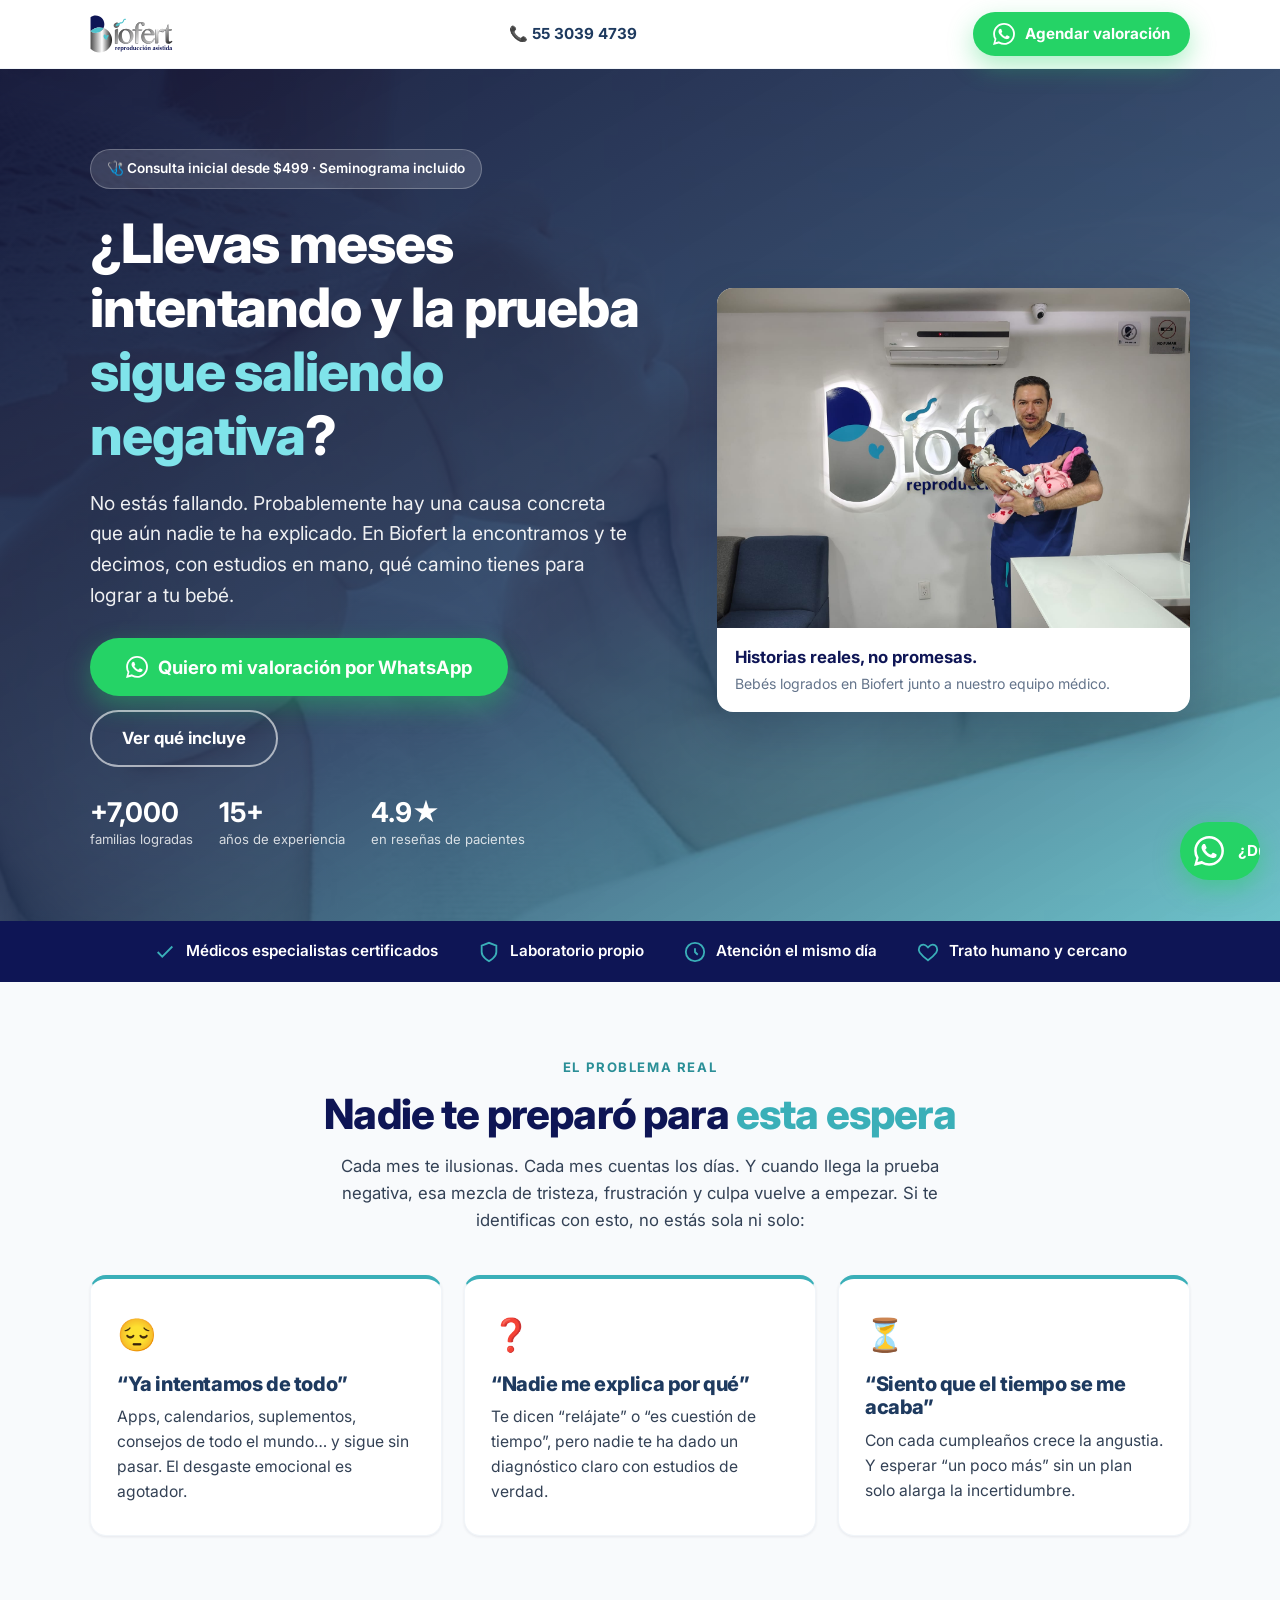
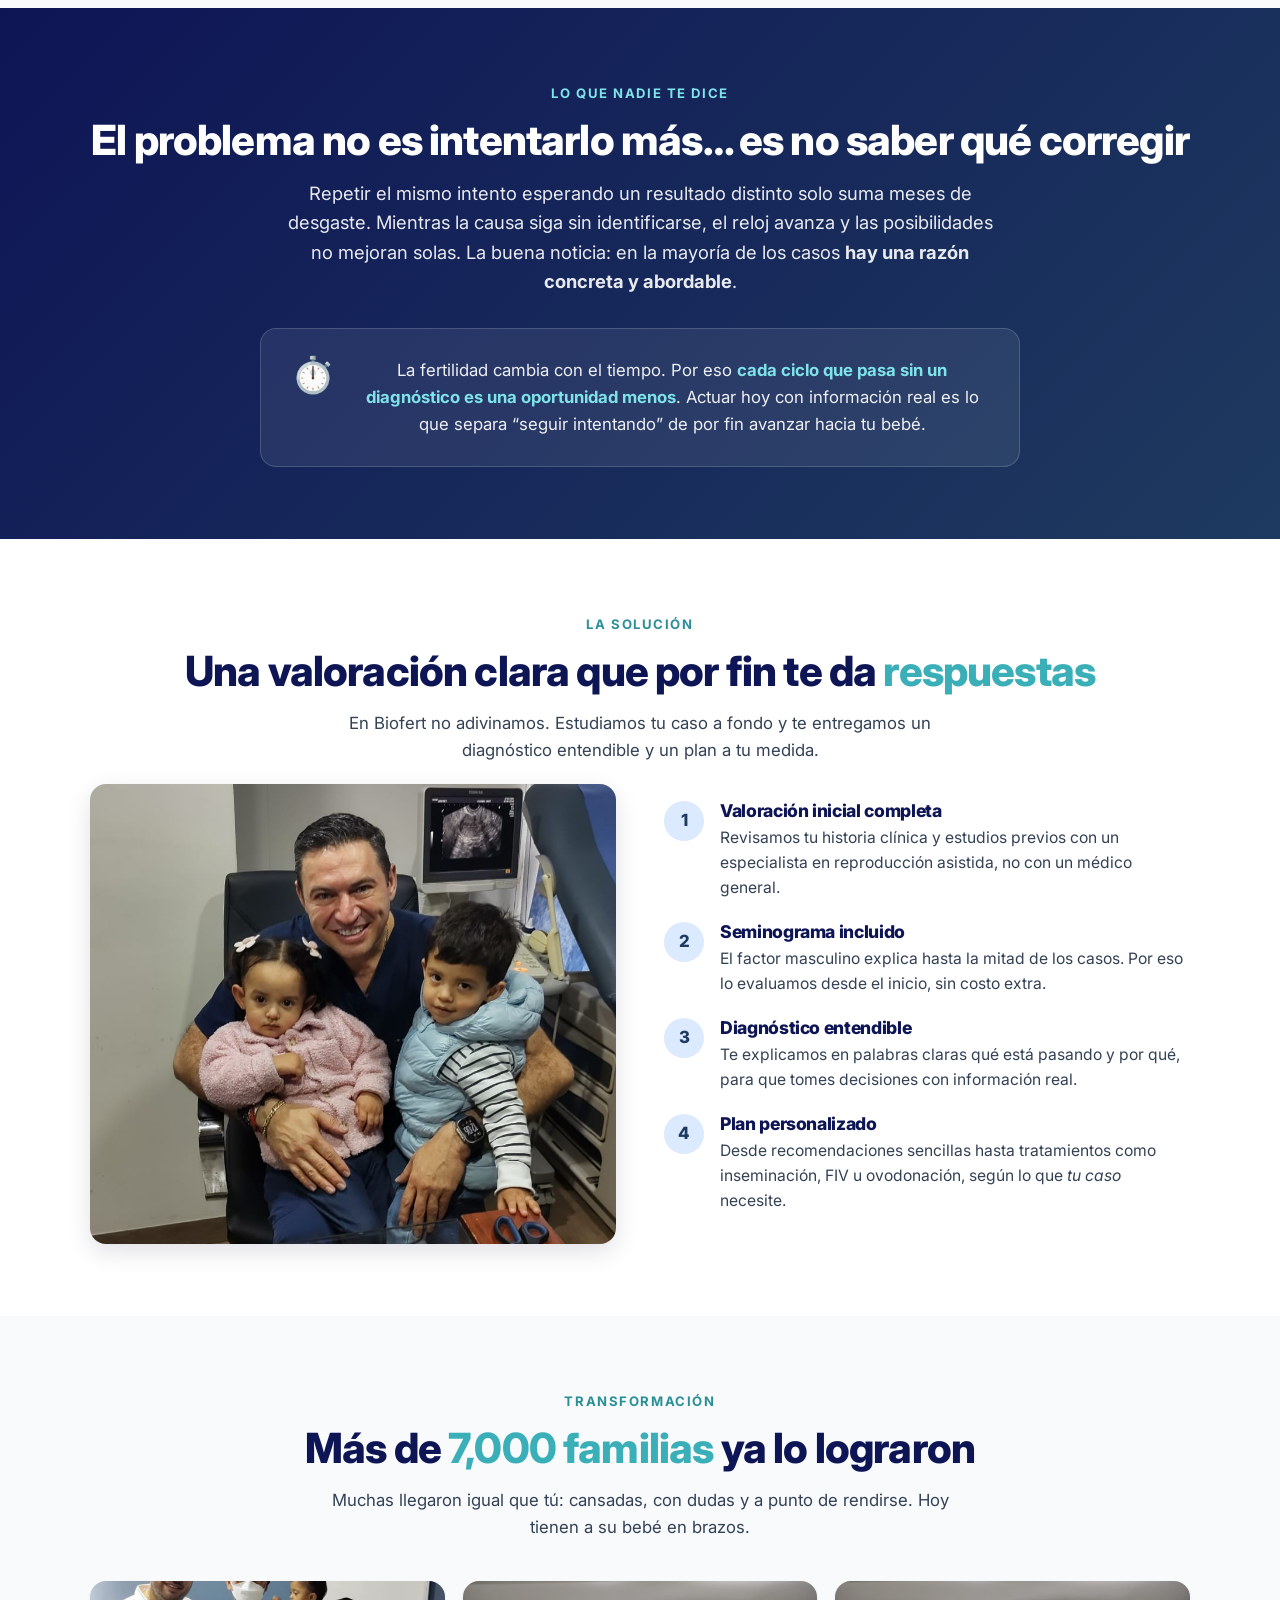
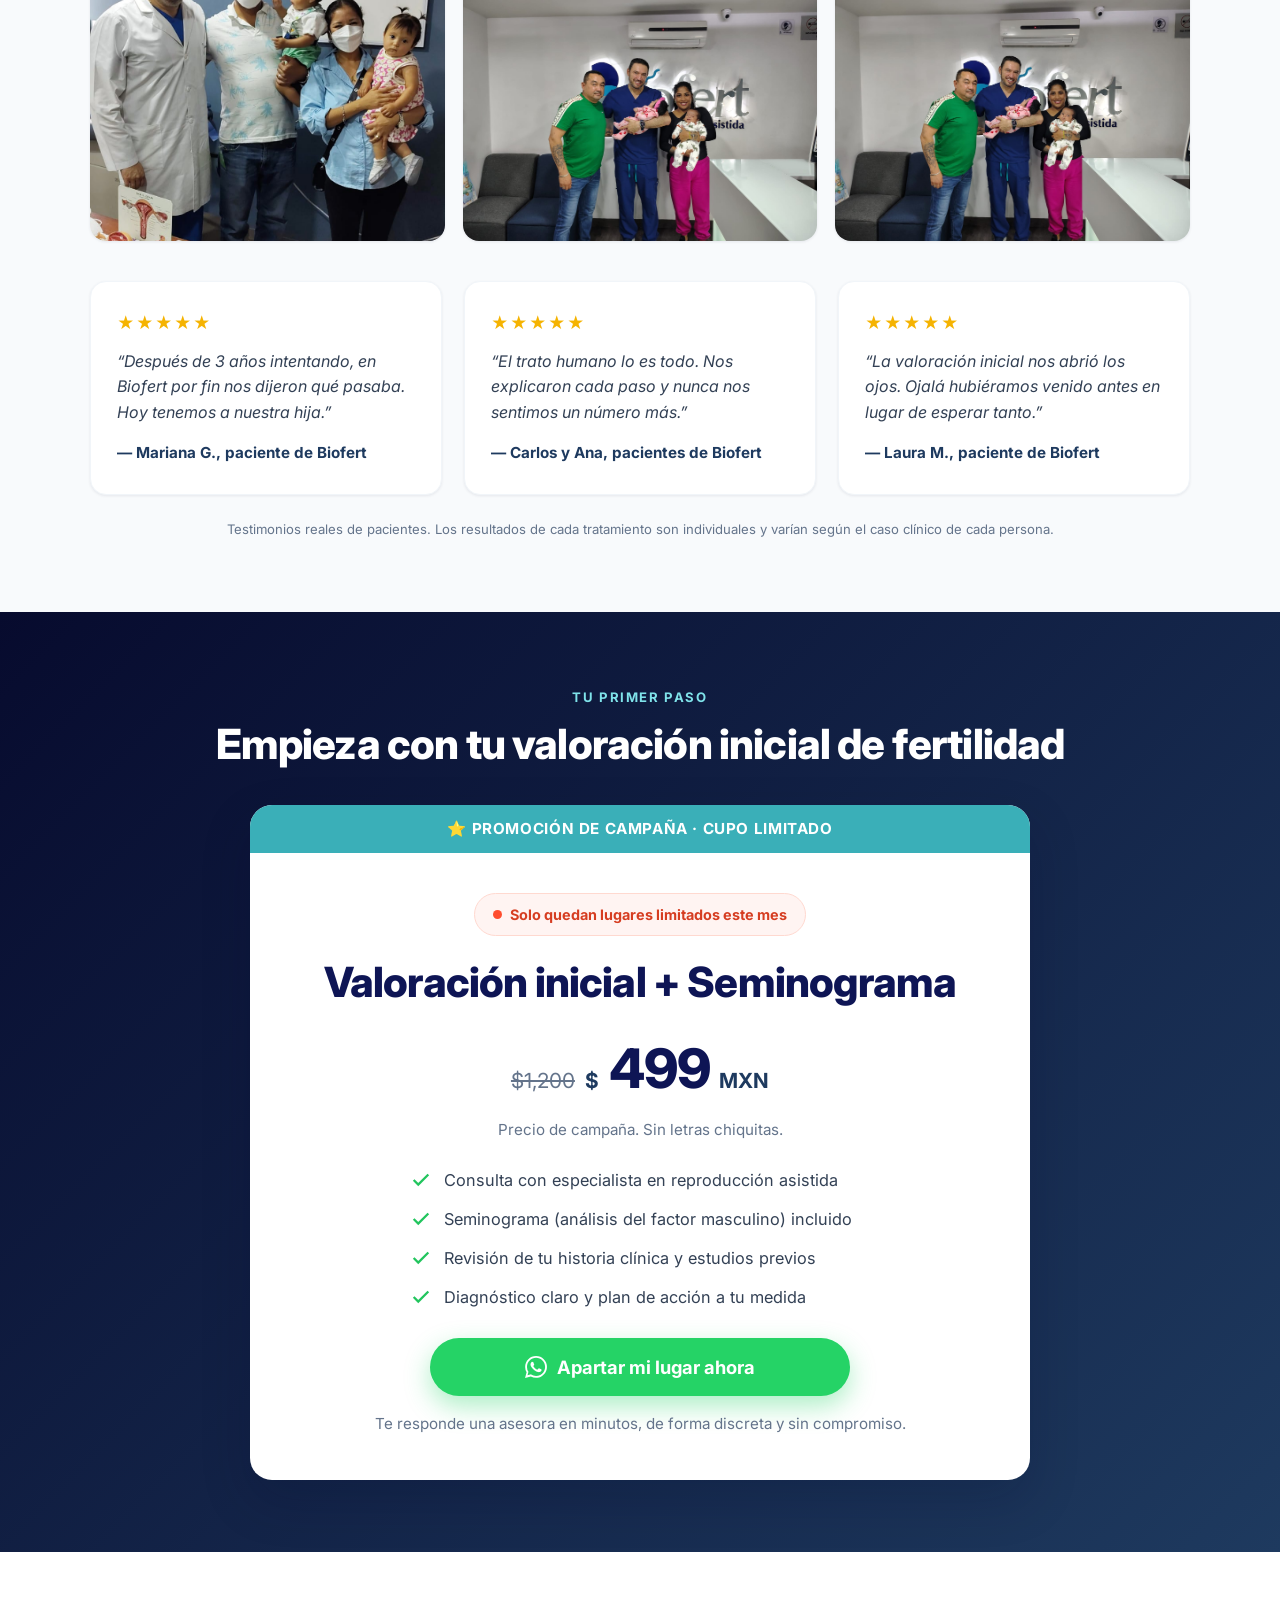
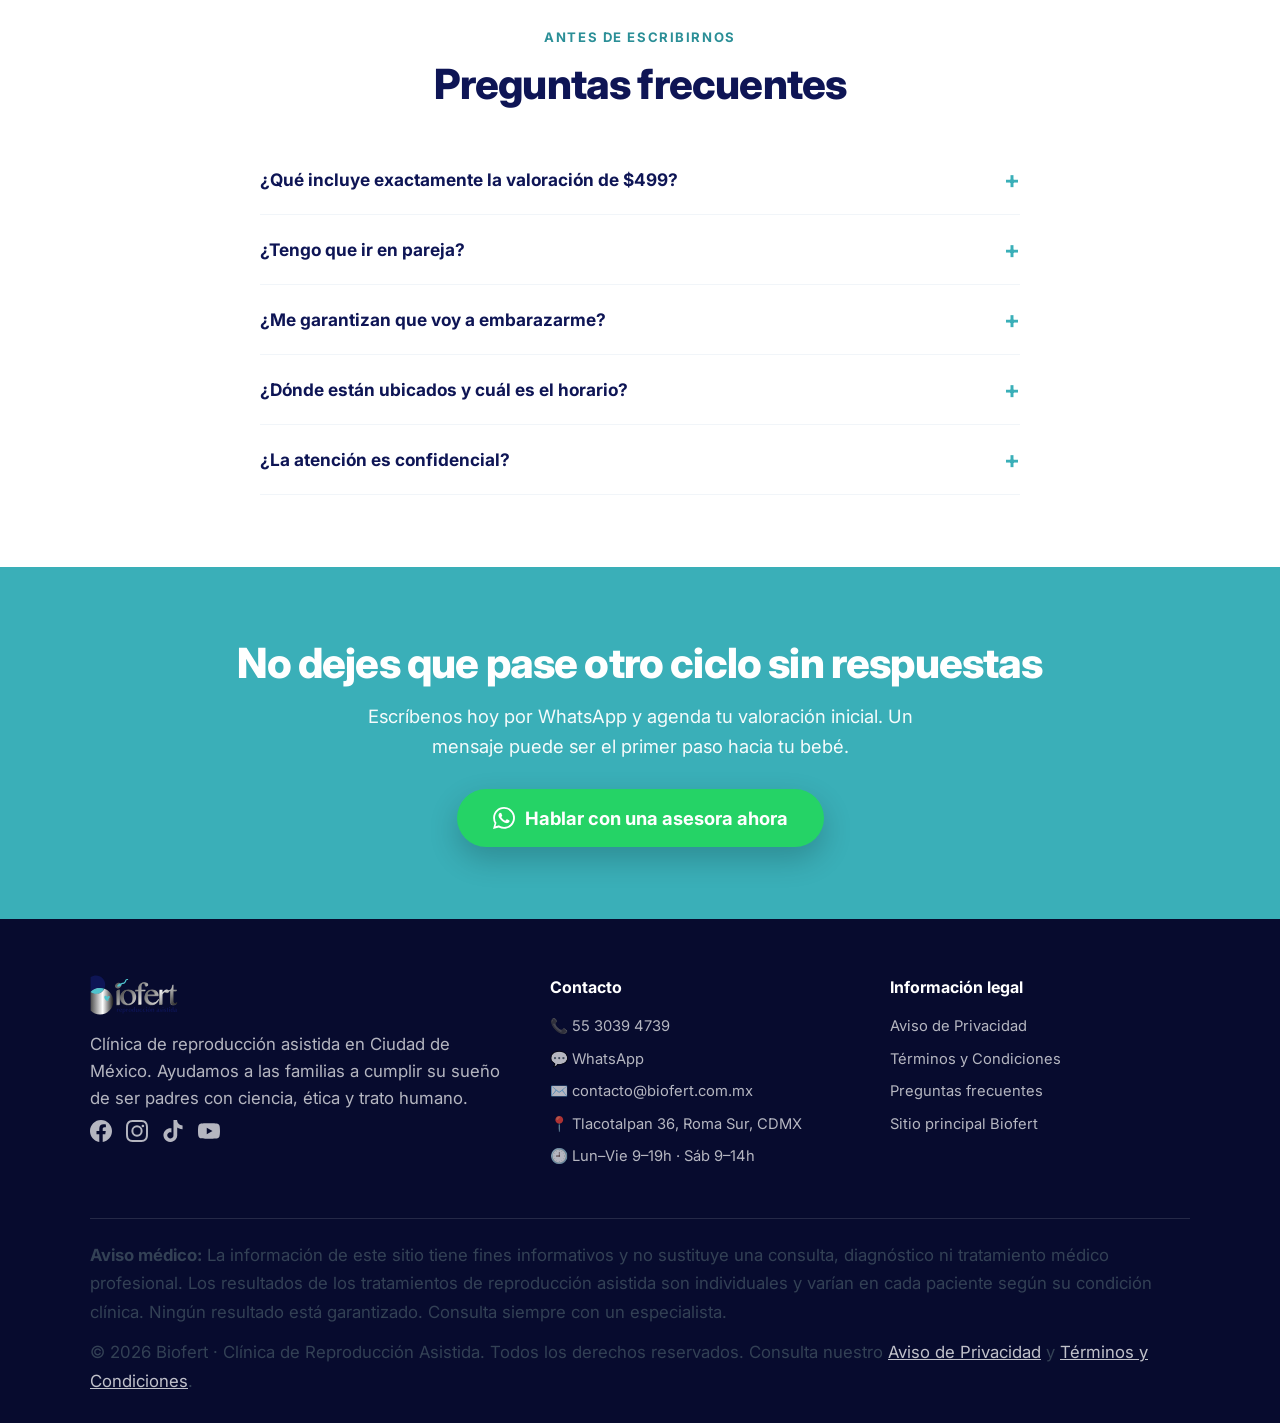
==== index.html @ fcf359ed "feat: landing Biofert 2026 (PASTOR) para campaña Google Ads - Landing HTML5/CSS3/JS con fórmula de c" ====
<!DOCTYPE html>
<html lang="es-MX">
<head>
<meta charset="UTF-8">
<meta name="viewport" content="width=device-width, initial-scale=1.0">
<title>Biofert · Valoración de Fertilidad desde $499 | Reproducción Asistida CDMX</title>
<meta name="description" content="¿Meses o años intentando embarazarte sin resultado? En Biofert te ayudamos a encontrar la causa. Valoración inicial de fertilidad con seminograma incluido desde $499. Más de 7,000 familias logradas. Agenda por WhatsApp.">
<meta name="robots" content="index, follow">
<meta name="author" content="Biofert · Clínica de Reproducción Asistida">
<link rel="canonical" href="https://landingbiofert.com.mx/">

<!-- Open Graph -->
<meta property="og:type" content="website">
<meta property="og:title" content="Valoración de Fertilidad desde $499 — Biofert">
<meta property="og:description" content="Descubre por qué no logras embarazarte. Valoración inicial con seminograma incluido. Más de 7,000 familias logradas.">
<meta property="og:image" content="https://landingbiofert.com.mx/images/og-image.jpg">
<meta property="og:url" content="https://landingbiofert.com.mx/">
<meta property="og:locale" content="es_MX">
<meta name="twitter:card" content="summary_large_image">

<meta name="theme-color" content="#1e3a5f">
<link rel="icon" href="images/favicon.svg" type="image/svg+xml">
<link rel="apple-touch-icon" href="images/apple-icon.svg">

<link rel="preconnect" href="https://fonts.googleapis.com">
<link rel="preconnect" href="https://fonts.gstatic.com" crossorigin>
<link href="https://fonts.googleapis.com/css2?family=Inter:wght@400;500;600;700;800&display=swap" rel="stylesheet">
<link rel="stylesheet" href="css/styles.css">

<!-- Datos estructurados: Clínica médica -->
<script type="application/ld+json">
{
  "@context": "https://schema.org",
  "@type": "MedicalClinic",
  "name": "Biofert · Clínica de Reproducción Asistida",
  "url": "https://landingbiofert.com.mx/",
  "logo": "https://landingbiofert.com.mx/images/biofert.svg",
  "image": "https://landingbiofert.com.mx/images/og-image.jpg",
  "telephone": "+52-55-3039-4739",
  "priceRange": "$$",
  "medicalSpecialty": "Reproductive",
  "address": {
    "@type": "PostalAddress",
    "streetAddress": "Tlacotalpan 36, Roma Sur",
    "addressLocality": "Ciudad de México",
    "postalCode": "06760",
    "addressCountry": "MX"
  },
  "openingHours": ["Mo-Fr 09:00-19:00", "Sa 09:00-14:00"]
}
</script>
</head>
<body>

<!-- ====================== HEADER ====================== -->
<header class="header">
  <div class="container">
    <a href="#inicio" class="logo" aria-label="Biofert inicio">
      <img src="images/biofert.svg" alt="Biofert · Reproducción Asistida">
    </a>
    <a href="tel:+525530394739" class="phone">📞 55 3039 4739</a>
    <a class="btn btn-wa" data-wa href="#" rel="nofollow">
      <svg class="ico" viewBox="0 0 24 24" fill="currentColor" aria-hidden="true"><path d="M.057 24l1.687-6.163a11.867 11.867 0 01-1.587-5.945C.16 5.335 5.495 0 12.05 0a11.82 11.82 0 018.413 3.488 11.82 11.82 0 013.48 8.414c-.003 6.557-5.338 11.892-11.893 11.892a11.9 11.9 0 01-5.688-1.448L.057 24zm6.597-3.807c1.676.995 3.276 1.591 5.392 1.592 5.448 0 9.886-4.434 9.889-9.885.002-5.462-4.415-9.89-9.881-9.892-5.452 0-9.887 4.434-9.889 9.884a9.82 9.82 0 001.599 5.339l-.999 3.648 3.9-.988zm11.387-5.464c-.074-.124-.272-.198-.57-.347-.297-.149-1.758-.868-2.031-.967-.272-.099-.47-.149-.669.149-.198.297-.768.967-.941 1.165-.173.198-.347.223-.644.074-.297-.149-1.255-.462-2.39-1.475-.883-.788-1.48-1.761-1.653-2.059-.173-.297-.018-.458.13-.606.134-.133.297-.347.446-.521.151-.172.2-.296.3-.495.099-.198.05-.372-.025-.521-.075-.148-.669-1.611-.916-2.206-.242-.579-.487-.501-.669-.51l-.57-.01c-.198 0-.52.074-.792.372s-1.04 1.016-1.04 2.479 1.065 2.876 1.213 3.074c.149.198 2.095 3.2 5.076 4.487.709.306 1.263.489 1.694.626.712.226 1.36.194 1.872.118.571-.085 1.758-.719 2.006-1.413.248-.695.248-1.29.173-1.414z"/></svg>
      Agendar valoración
    </a>
  </div>
</header>

<!-- ====================== HERO ====================== -->
<section class="hero" id="inicio">
  <div class="container">
    <div>
      <span class="badge">🩺 Consulta inicial desde $499 · Seminograma incluido</span>
      <h1>¿Llevas meses intentando y la prueba <em>sigue saliendo negativa</em>?</h1>
      <p class="lead">No estás fallando. Probablemente hay una causa concreta que aún nadie te ha explicado. En Biofert la encontramos y te decimos, con estudios en mano, qué camino tienes para lograr a tu bebé.</p>
      <div class="cta-row">
        <a class="btn btn-wa btn-lg" data-wa href="#" rel="nofollow">
          <svg class="ico" viewBox="0 0 24 24" fill="currentColor" aria-hidden="true"><path d="M.057 24l1.687-6.163a11.867 11.867 0 01-1.587-5.945C.16 5.335 5.495 0 12.05 0a11.82 11.82 0 018.413 3.488 11.82 11.82 0 013.48 8.414c-.003 6.557-5.338 11.892-11.893 11.892a11.9 11.9 0 01-5.688-1.448L.057 24zm6.597-3.807c1.676.995 3.276 1.591 5.392 1.592 5.448 0 9.886-4.434 9.889-9.885.002-5.462-4.415-9.89-9.881-9.892-5.452 0-9.887 4.434-9.889 9.884a9.82 9.82 0 001.599 5.339l-.999 3.648 3.9-.988zm11.387-5.464c-.074-.124-.272-.198-.57-.347-.297-.149-1.758-.868-2.031-.967-.272-.099-.47-.149-.669.149-.198.297-.768.967-.941 1.165-.173.198-.347.223-.644.074-.297-.149-1.255-.462-2.39-1.475-.883-.788-1.48-1.761-1.653-2.059-.173-.297-.018-.458.13-.606.134-.133.297-.347.446-.521.151-.172.2-.296.3-.495.099-.198.05-.372-.025-.521-.075-.148-.669-1.611-.916-2.206-.242-.579-.487-.501-.669-.51l-.57-.01c-.198 0-.52.074-.792.372s-1.04 1.016-1.04 2.479 1.065 2.876 1.213 3.074c.149.198 2.095 3.2 5.076 4.487.709.306 1.263.489 1.694.626.712.226 1.36.194 1.872.118.571-.085 1.758-.719 2.006-1.413.248-.695.248-1.29.173-1.414z"/></svg>
          Quiero mi valoración por WhatsApp
        </a>
        <a class="btn btn-outline" href="#oferta">Ver qué incluye</a>
      </div>
      <div class="trust">
        <div><b>+7,000</b><span>familias logradas</span></div>
        <div><b>15+</b><span>años de experiencia</span></div>
        <div><b>4.9★</b><span>en reseñas de pacientes</span></div>
      </div>
    </div>
    <div class="hero-card">
      <img src="images/1.jpg" alt="Especialista de Biofert con dos recién nacidos logrados mediante reproducción asistida" loading="eager">
      <div class="caption">
        <strong>Historias reales, no promesas.</strong><br>
        <span>Bebés logrados en Biofert junto a nuestro equipo médico.</span>
      </div>
    </div>
  </div>
</section>

<!-- ====================== TRUST BAR ====================== -->
<div class="trustbar">
  <div class="container">
    <div class="item"><svg viewBox="0 0 24 24" fill="none" stroke="currentColor" stroke-width="2"><path d="M20 6L9 17l-5-5"/></svg> Médicos especialistas certificados</div>
    <div class="item"><svg viewBox="0 0 24 24" fill="none" stroke="currentColor" stroke-width="2"><path d="M12 22s8-4 8-10V5l-8-3-8 3v7c0 6 8 10 8 10z"/></svg> Laboratorio propio</div>
    <div class="item"><svg viewBox="0 0 24 24" fill="none" stroke="currentColor" stroke-width="2"><path d="M12 8v4l3 3"/><circle cx="12" cy="12" r="10"/></svg> Atención el mismo día</div>
    <div class="item"><svg viewBox="0 0 24 24" fill="none" stroke="currentColor" stroke-width="2"><path d="M12 21s-6-4.35-9-8.5C.5 8.5 3 4 7 4c2 0 3.5 1.5 5 3 1.5-1.5 3-3 5-3 4 0 6.5 4.5 4 8.5-3 4.15-9 8.5-9 8.5z"/></svg> Trato humano y cercano</div>
  </div>
</div>

<!-- ====================== P — PROBLEMA ====================== -->
<section class="section problem" id="problema">
  <div class="container">
    <div class="center">
      <span class="eyebrow">El problema real</span>
      <h2>Nadie te preparó para <span class="highlight">esta espera</span></h2>
      <p>Cada mes te ilusionas. Cada mes cuentas los días. Y cuando llega la prueba negativa, esa mezcla de tristeza, frustración y culpa vuelve a empezar. Si te identificas con esto, no estás sola ni solo:</p>
    </div>
    <div class="pain-grid">
      <div class="pain-card">
        <span class="emoji">😔</span>
        <h3>“Ya intentamos de todo”</h3>
        <p>Apps, calendarios, suplementos, consejos de todo el mundo… y sigue sin pasar. El desgaste emocional es agotador.</p>
      </div>
      <div class="pain-card">
        <span class="emoji">❓</span>
        <h3>“Nadie me explica por qué”</h3>
        <p>Te dicen “relájate” o “es cuestión de tiempo”, pero nadie te ha dado un diagnóstico claro con estudios de verdad.</p>
      </div>
      <div class="pain-card">
        <span class="emoji">⏳</span>
        <h3>“Siento que el tiempo se me acaba”</h3>
        <p>Con cada cumpleaños crece la angustia. Y esperar “un poco más” sin un plan solo alarga la incertidumbre.</p>
      </div>
    </div>
  </div>
</section>

<!-- ====================== A — AMPLIFICAR ====================== -->
<section class="section amplify">
  <div class="container center">
    <span class="eyebrow" style="color:#7fe3ea">Lo que nadie te dice</span>
    <h2>El problema no es intentarlo más… es no saber qué corregir</h2>
    <p class="lead">Repetir el mismo intento esperando un resultado distinto solo suma meses de desgaste. Mientras la causa siga sin identificarse, el reloj avanza y las posibilidades no mejoran solas. La buena noticia: en la mayoría de los casos <strong>hay una razón concreta y abordable</strong>.</p>
    <div class="clock">
      <div class="icon">⏱️</div>
      <p>La fertilidad cambia con el tiempo. Por eso <strong>cada ciclo que pasa sin un diagnóstico es una oportunidad menos</strong>. Actuar hoy con información real es lo que separa “seguir intentando” de por fin avanzar hacia tu bebé.</p>
    </div>
  </div>
</section>

<!-- ====================== S — SOLUCIÓN ====================== -->
<section class="section solution" id="solucion">
  <div class="container">
    <div class="center">
      <span class="eyebrow">La solución</span>
      <h2>Una valoración clara que por fin te da <span class="highlight">respuestas</span></h2>
      <p>En Biofert no adivinamos. Estudiamos tu caso a fondo y te entregamos un diagnóstico entendible y un plan a tu medida.</p>
    </div>
    <div class="split">
      <img src="images/8.jpg" alt="Médico especialista de Biofert atendiendo con calidez a una familia">
      <div>
        <ol class="steps">
          <li>
            <span class="n">1</span>
            <div><h3>Valoración inicial completa</h3><p>Revisamos tu historia clínica y estudios previos con un especialista en reproducción asistida, no con un médico general.</p></div>
          </li>
          <li>
            <span class="n">2</span>
            <div><h3>Seminograma incluido</h3><p>El factor masculino explica hasta la mitad de los casos. Por eso lo evaluamos desde el inicio, sin costo extra.</p></div>
          </li>
          <li>
            <span class="n">3</span>
            <div><h3>Diagnóstico entendible</h3><p>Te explicamos en palabras claras qué está pasando y por qué, para que tomes decisiones con información real.</p></div>
          </li>
          <li>
            <span class="n">4</span>
            <div><h3>Plan personalizado</h3><p>Desde recomendaciones sencillas hasta tratamientos como inseminación, FIV u ovodonación, según lo que <em>tu caso</em> necesite.</p></div>
          </li>
        </ol>
      </div>
    </div>
  </div>
</section>

<!-- ====================== T — TRANSFORMACIÓN ====================== -->
<section class="section transform" id="resultados">
  <div class="container">
    <div class="center">
      <span class="eyebrow">Transformación</span>
      <h2>Más de <span class="highlight">7,000 familias</span> ya lo lograron</h2>
      <p>Muchas llegaron igual que tú: cansadas, con dudas y a punto de rendirse. Hoy tienen a su bebé en brazos.</p>
    </div>
    <div class="gallery">
      <figure><img src="images/3.jpg" alt="Bebé logrado en Biofert" loading="lazy"></figure>
      <figure><img src="images/5.jpg" alt="Familia con su bebé logrado en Biofert" loading="lazy"></figure>
      <figure><img src="images/12.jpg" alt="Recién nacido de paciente de Biofert" loading="lazy"></figure>
    </div>
    <div class="testimonials">
      <div class="tcard">
        <div class="stars">★★★★★</div>
        <p>“Después de 3 años intentando, en Biofert por fin nos dijeron qué pasaba. Hoy tenemos a nuestra hija.”</p>
        <div class="who">— Mariana G., paciente de Biofert</div>
      </div>
      <div class="tcard">
        <div class="stars">★★★★★</div>
        <p>“El trato humano lo es todo. Nos explicaron cada paso y nunca nos sentimos un número más.”</p>
        <div class="who">— Carlos y Ana, pacientes de Biofert</div>
      </div>
      <div class="tcard">
        <div class="stars">★★★★★</div>
        <p>“La valoración inicial nos abrió los ojos. Ojalá hubiéramos venido antes en lugar de esperar tanto.”</p>
        <div class="who">— Laura M., paciente de Biofert</div>
      </div>
    </div>
    <p class="disclaimer-note">Testimonios reales de pacientes. Los resultados de cada tratamiento son individuales y varían según el caso clínico de cada persona.</p>
  </div>
</section>

<!-- ====================== O — OFERTA ====================== -->
<section class="section offer" id="oferta">
  <div class="container">
    <div class="center" style="color:#fff; margin-bottom:36px">
      <span class="eyebrow" style="color:#7fe3ea">Tu primer paso</span>
      <h2 style="color:#fff">Empieza con tu valoración inicial de fertilidad</h2>
    </div>
    <div class="offer-box">
      <div class="ribbon">⭐ PROMOCIÓN DE CAMPAÑA · CUPO LIMITADO</div>
      <div class="body">
        <span class="scarcity"><span class="dot"></span> Solo quedan lugares limitados este mes</span>
        <h2>Valoración inicial + Seminograma</h2>
        <div class="price">
          <span class="old">$1,200</span>
          <span class="cur">$</span><span class="now">499</span>
          <span class="cur">MXN</span>
        </div>
        <p class="sub">Precio de campaña. Sin letras chiquitas.</p>
        <ul class="includes">
          <li><svg viewBox="0 0 24 24" fill="none" stroke="currentColor" stroke-width="2.5"><path d="M20 6L9 17l-5-5"/></svg> Consulta con especialista en reproducción asistida</li>
          <li><svg viewBox="0 0 24 24" fill="none" stroke="currentColor" stroke-width="2.5"><path d="M20 6L9 17l-5-5"/></svg> Seminograma (análisis del factor masculino) incluido</li>
          <li><svg viewBox="0 0 24 24" fill="none" stroke="currentColor" stroke-width="2.5"><path d="M20 6L9 17l-5-5"/></svg> Revisión de tu historia clínica y estudios previos</li>
          <li><svg viewBox="0 0 24 24" fill="none" stroke="currentColor" stroke-width="2.5"><path d="M20 6L9 17l-5-5"/></svg> Diagnóstico claro y plan de acción a tu medida</li>
        </ul>
        <a class="btn btn-wa btn-lg" data-wa data-context="oferta" href="#" rel="nofollow" style="width:100%; max-width:420px">
          <svg class="ico" viewBox="0 0 24 24" fill="currentColor" aria-hidden="true"><path d="M.057 24l1.687-6.163a11.867 11.867 0 01-1.587-5.945C.16 5.335 5.495 0 12.05 0a11.82 11.82 0 018.413 3.488 11.82 11.82 0 013.48 8.414c-.003 6.557-5.338 11.892-11.893 11.892a11.9 11.9 0 01-5.688-1.448L.057 24zm6.597-3.807c1.676.995 3.276 1.591 5.392 1.592 5.448 0 9.886-4.434 9.889-9.885.002-5.462-4.415-9.89-9.881-9.892-5.452 0-9.887 4.434-9.889 9.884a9.82 9.82 0 001.599 5.339l-.999 3.648 3.9-.988zm11.387-5.464c-.074-.124-.272-.198-.57-.347-.297-.149-1.758-.868-2.031-.967-.272-.099-.47-.149-.669.149-.198.297-.768.967-.941 1.165-.173.198-.347.223-.644.074-.297-.149-1.255-.462-2.39-1.475-.883-.788-1.48-1.761-1.653-2.059-.173-.297-.018-.458.13-.606.134-.133.297-.347.446-.521.151-.172.2-.296.3-.495.099-.198.05-.372-.025-.521-.075-.148-.669-1.611-.916-2.206-.242-.579-.487-.501-.669-.51l-.57-.01c-.198 0-.52.074-.792.372s-1.04 1.016-1.04 2.479 1.065 2.876 1.213 3.074c.149.198 2.095 3.2 5.076 4.487.709.306 1.263.489 1.694.626.712.226 1.36.194 1.872.118.571-.085 1.758-.719 2.006-1.413.248-.695.248-1.29.173-1.414z"/></svg>
          Apartar mi lugar ahora
        </a>
        <p class="sub" style="margin:16px 0 0">Te responde una asesora en minutos, de forma discreta y sin compromiso.</p>
      </div>
    </div>
  </div>
</section>

<!-- ====================== FAQ ====================== -->
<section class="section" id="faq">
  <div class="container">
    <div class="center">
      <span class="eyebrow">Antes de escribirnos</span>
      <h2>Preguntas frecuentes</h2>
    </div>
    <div class="faq-list">
      <div class="faq-item">
        <button class="faq-q">¿Qué incluye exactamente la valoración de $499? <span class="plus">+</span></button>
        <div class="faq-a"><p>Incluye la consulta con un especialista en reproducción asistida, la revisión de tu historia clínica y estudios previos, el seminograma (estudio del factor masculino) y un diagnóstico con un plan de acción personalizado. Si tu caso requiere estudios adicionales, te los explicamos con total transparencia antes de realizarlos.</p></div>
      </div>
      <div class="faq-item">
        <button class="faq-q">¿Tengo que ir en pareja? <span class="plus">+</span></button>
        <div class="faq-a"><p>No es obligatorio, pero sí muy recomendable. La fertilidad se evalúa mejor en conjunto y el seminograma forma parte de la valoración. Aun así, puedes iniciar tu proceso de forma individual.</p></div>
      </div>
      <div class="faq-item">
        <button class="faq-q">¿Me garantizan que voy a embarazarme? <span class="plus">+</span></button>
        <div class="faq-a"><p>Ningún profesional serio puede garantizar un embarazo, porque cada caso es distinto. Lo que sí te garantizamos es un diagnóstico honesto, atención de especialistas y un plan realista basado en tu situación clínica para darte las mejores posibilidades.</p></div>
      </div>
      <div class="faq-item">
        <button class="faq-q">¿Dónde están ubicados y cuál es el horario? <span class="plus">+</span></button>
        <div class="faq-a"><p>Estamos en Tlacotalpan 36, Roma Sur, Ciudad de México, C.P. 06760. Atendemos de lunes a viernes de 9:00 a 19:00 h y sábados de 9:00 a 14:00 h. Puedes agendar tu cita fácilmente por WhatsApp.</p></div>
      </div>
      <div class="faq-item">
        <button class="faq-q">¿La atención es confidencial? <span class="plus">+</span></button>
        <div class="faq-a"><p>Absolutamente. Toda tu información se maneja con estricta confidencialidad médica y conforme a nuestro <a href="politica-privacidad.html">Aviso de Privacidad</a>. Tu proceso es privado y respetuoso en todo momento.</p></div>
      </div>
    </div>
  </div>
</section>

<!-- ====================== R — RESPUESTA / CTA FINAL ====================== -->
<section class="section final-cta" id="contacto">
  <div class="container">
    <h2>No dejes que pase otro ciclo sin respuestas</h2>
    <p>Escríbenos hoy por WhatsApp y agenda tu valoración inicial. Un mensaje puede ser el primer paso hacia tu bebé.</p>
    <a class="btn btn-wa btn-lg" data-wa data-context="cta-final" href="#" rel="nofollow">
      <svg class="ico" viewBox="0 0 24 24" fill="currentColor" aria-hidden="true"><path d="M.057 24l1.687-6.163a11.867 11.867 0 01-1.587-5.945C.16 5.335 5.495 0 12.05 0a11.82 11.82 0 018.413 3.488 11.82 11.82 0 013.48 8.414c-.003 6.557-5.338 11.892-11.893 11.892a11.9 11.9 0 01-5.688-1.448L.057 24zm6.597-3.807c1.676.995 3.276 1.591 5.392 1.592 5.448 0 9.886-4.434 9.889-9.885.002-5.462-4.415-9.89-9.881-9.892-5.452 0-9.887 4.434-9.889 9.884a9.82 9.82 0 001.599 5.339l-.999 3.648 3.9-.988zm11.387-5.464c-.074-.124-.272-.198-.57-.347-.297-.149-1.758-.868-2.031-.967-.272-.099-.47-.149-.669.149-.198.297-.768.967-.941 1.165-.173.198-.347.223-.644.074-.297-.149-1.255-.462-2.39-1.475-.883-.788-1.48-1.761-1.653-2.059-.173-.297-.018-.458.13-.606.134-.133.297-.347.446-.521.151-.172.2-.296.3-.495.099-.198.05-.372-.025-.521-.075-.148-.669-1.611-.916-2.206-.242-.579-.487-.501-.669-.51l-.57-.01c-.198 0-.52.074-.792.372s-1.04 1.016-1.04 2.479 1.065 2.876 1.213 3.074c.149.198 2.095 3.2 5.076 4.487.709.306 1.263.489 1.694.626.712.226 1.36.194 1.872.118.571-.085 1.758-.719 2.006-1.413.248-.695.248-1.29.173-1.414z"/></svg>
      Hablar con una asesora ahora
    </a>
  </div>
</section>

<!-- ====================== FOOTER ====================== -->
<footer class="footer">
  <div class="container">
    <div class="cols">
      <div>
        <img class="flogo" src="images/biofert.svg" alt="Biofert">
        <p style="color:rgba(255,255,255,.7)">Clínica de reproducción asistida en Ciudad de México. Ayudamos a las familias a cumplir su sueño de ser padres con ciencia, ética y trato humano.</p>
        <div class="social">
          <a href="https://www.facebook.com/" target="_blank" rel="noopener" aria-label="Facebook"><svg viewBox="0 0 24 24" fill="currentColor"><path d="M24 12.07C24 5.4 18.63 0 12 0S0 5.4 0 12.07C0 18.1 4.39 23.1 10.13 24v-8.44H7.08v-3.49h3.05V9.41c0-3.02 1.79-4.69 4.53-4.69 1.31 0 2.68.24 2.68.24v2.97h-1.51c-1.49 0-1.96.93-1.96 1.89v2.25h3.33l-.53 3.49h-2.8V24C19.61 23.1 24 18.1 24 12.07z"/></svg></a>
          <a href="https://www.instagram.com/" target="_blank" rel="noopener" aria-label="Instagram"><svg viewBox="0 0 24 24" fill="currentColor"><path d="M12 2.16c3.2 0 3.58.01 4.85.07 3.25.15 4.77 1.69 4.92 4.92.06 1.27.07 1.65.07 4.85s-.01 3.58-.07 4.85c-.15 3.23-1.66 4.77-4.92 4.92-1.27.06-1.65.07-4.85.07s-3.58-.01-4.85-.07c-3.26-.15-4.77-1.7-4.92-4.92-.06-1.27-.07-1.65-.07-4.85s.01-3.58.07-4.85C2.38 3.92 3.9 2.38 7.15 2.23 8.42 2.17 8.8 2.16 12 2.16zm0-2.16C8.74 0 8.33.01 7.05.07 2.7.27.27 2.69.07 7.05.01 8.33 0 8.74 0 12s.01 3.67.07 4.95c.2 4.36 2.62 6.78 6.98 6.98C8.33 23.99 8.74 24 12 24s3.67-.01 4.95-.07c4.35-.2 6.78-2.62 6.98-6.98.06-1.28.07-1.69.07-4.95s-.01-3.67-.07-4.95c-.2-4.35-2.62-6.78-6.98-6.98C15.67.01 15.26 0 12 0zm0 5.84a6.16 6.16 0 100 12.32 6.16 6.16 0 000-12.32zM12 16a4 4 0 110-8 4 4 0 010 8zm6.41-10.85a1.44 1.44 0 100 2.88 1.44 1.44 0 000-2.88z"/></svg></a>
          <a href="https://www.tiktok.com/" target="_blank" rel="noopener" aria-label="TikTok"><svg viewBox="0 0 24 24" fill="currentColor"><path d="M12.53.02C13.84 0 15.14.01 16.44 0c.08 1.53.63 3.09 1.75 4.17 1.12 1.11 2.7 1.62 4.24 1.79v4.03c-1.44-.05-2.89-.35-4.2-.97-.57-.26-1.1-.59-1.62-.93-.01 2.92.01 5.84-.02 8.75-.08 1.4-.54 2.79-1.35 3.94-1.31 1.92-3.58 3.17-5.91 3.21-1.43.08-2.86-.31-4.08-1.03-2.02-1.19-3.44-3.37-3.65-5.71-.02-.5-.03-1-.01-1.49.18-1.9 1.12-3.72 2.58-4.96 1.66-1.44 3.98-2.13 6.15-1.72.02 1.48-.04 2.96-.04 4.44-.99-.32-2.15-.23-3.02.37-.63.41-1.11 1.04-1.36 1.75-.21.51-.15 1.07-.14 1.61.24 1.64 1.82 3.02 3.5 2.87 1.12-.01 2.19-.66 2.77-1.61.19-.33.4-.67.41-1.06.1-1.79.06-3.57.07-5.36.01-4.03-.01-8.05.02-12.07z"/></svg></a>
          <a href="https://www.youtube.com/" target="_blank" rel="noopener" aria-label="YouTube"><svg viewBox="0 0 24 24" fill="currentColor"><path d="M23.5 6.19a3.02 3.02 0 00-2.12-2.14C19.5 3.55 12 3.55 12 3.55s-7.5 0-9.38.5A3.02 3.02 0 00.5 6.19C0 8.07 0 12 0 12s0 3.93.5 5.81a3.02 3.02 0 002.12 2.14c1.88.5 9.38.5 9.38.5s7.5 0 9.38-.5a3.02 3.02 0 002.12-2.14C24 15.93 24 12 24 12s0-3.93-.5-5.81zM9.55 15.57V8.43L15.82 12l-6.27 3.57z"/></svg></a>
        </div>
      </div>
      <div>
        <h4>Contacto</h4>
        <a href="tel:+525530394739">📞 55 3039 4739</a>
        <a data-wa href="#" rel="nofollow">💬 WhatsApp</a>
        <a href="mailto:contacto@biofert.com.mx">✉️ contacto@biofert.com.mx</a>
        <a href="https://maps.google.com/?q=Tlacotalpan+36+Roma+Sur+CDMX" target="_blank" rel="noopener">📍 Tlacotalpan 36, Roma Sur, CDMX</a>
        <a href="#">🕘 Lun–Vie 9–19h · Sáb 9–14h</a>
      </div>
      <div>
        <h4>Información legal</h4>
        <a href="politica-privacidad.html">Aviso de Privacidad</a>
        <a href="terminos-y-condiciones.html">Términos y Condiciones</a>
        <a href="#faq">Preguntas frecuentes</a>
        <a href="https://www.biofert.com.mx" target="_blank" rel="noopener">Sitio principal Biofert</a>
      </div>
    </div>
    <div class="legal">
      <p><strong>Aviso médico:</strong> La información de este sitio tiene fines informativos y no sustituye una consulta, diagnóstico ni tratamiento médico profesional. Los resultados de los tratamientos de reproducción asistida son individuales y varían en cada paciente según su condición clínica. Ningún resultado está garantizado. Consulta siempre con un especialista.</p>
      <p style="margin-top:12px">© 2026 Biofert · Clínica de Reproducción Asistida. Todos los derechos reservados. Consulta nuestro <a href="politica-privacidad.html">Aviso de Privacidad</a> y <a href="terminos-y-condiciones.html">Términos y Condiciones</a>.</p>
    </div>
  </div>
</footer>

<!-- ====================== WHATSAPP FLOTANTE ====================== -->
<a class="wa-float" data-wa data-context="flotante" href="#" rel="nofollow" aria-label="Escríbenos por WhatsApp">
  <span class="icon"><svg viewBox="0 0 24 24" fill="currentColor"><path d="M.057 24l1.687-6.163a11.867 11.867 0 01-1.587-5.945C.16 5.335 5.495 0 12.05 0a11.82 11.82 0 018.413 3.488 11.82 11.82 0 013.48 8.414c-.003 6.557-5.338 11.892-11.893 11.892a11.9 11.9 0 01-5.688-1.448L.057 24zm6.597-3.807c1.676.995 3.276 1.591 5.392 1.592 5.448 0 9.886-4.434 9.889-9.885.002-5.462-4.415-9.89-9.881-9.892-5.452 0-9.887 4.434-9.889 9.884a9.82 9.82 0 001.599 5.339l-.999 3.648 3.9-.988zm11.387-5.464c-.074-.124-.272-.198-.57-.347-.297-.149-1.758-.868-2.031-.967-.272-.099-.47-.149-.669.149-.198.297-.768.967-.941 1.165-.173.198-.347.223-.644.074-.297-.149-1.255-.462-2.39-1.475-.883-.788-1.48-1.761-1.653-2.059-.173-.297-.018-.458.13-.606.134-.133.297-.347.446-.521.151-.172.2-.296.3-.495.099-.198.05-.372-.025-.521-.075-.148-.669-1.611-.916-2.206-.242-.579-.487-.501-.669-.51l-.57-.01c-.198 0-.52.074-.792.372s-1.04 1.016-1.04 2.479 1.065 2.876 1.213 3.074c.149.198 2.095 3.2 5.076 4.487.709.306 1.263.489 1.694.626.712.226 1.36.194 1.872.118.571-.085 1.758-.719 2.006-1.413.248-.695.248-1.29.173-1.414z"/></svg></span>
  <span class="label">¿Dudas? Escríbenos</span>
</a>

<!-- ====================== BARRA MÓVIL FIJA ====================== -->
<div class="mobile-bar">
  <a class="btn btn-outline" href="tel:+525530394739">Llamar</a>
  <a class="btn btn-wa" data-wa data-context="barra-movil" href="#" rel="nofollow">WhatsApp</a>
</div>

<script src="js/main.js" defer></script>
</body>
</html>
---- css/styles.css ----
/* ==========================================================================
   Biofert · Landing 2026 — Sistema de estilos
   Paleta oficial de marca + tipografía Inter
   ========================================================================== */

:root {
  --navy-900: #070b2e;
  --navy-800: #0e1555;
  --navy-700: #1e3a5f;
  --navy-600: #24487a;
  --teal: #3aafb8;
  --teal-dark: #2b8f97;
  --green: #22c55e;
  --green-dark: #16a34a;
  --blue-50: #eff6ff;
  --blue-100: #dbeafe;
  --gray-50: #f8fafc;
  --gray-100: #f1f5f9;
  --gray-300: #cbd5e1;
  --gray-500: #64748b;
  --gray-700: #334155;
  --gray-900: #0f172a;
  --white: #ffffff;

  --wa: #25d366;
  --wa-dark: #1da851;

  --shadow-sm: 0 1px 3px rgba(7, 11, 46, .08);
  --shadow-md: 0 8px 24px rgba(7, 11, 46, .12);
  --shadow-lg: 0 20px 50px rgba(7, 11, 46, .18);
  --radius: 16px;
  --radius-sm: 10px;
  --max: 1140px;
  --font: 'Inter', -apple-system, BlinkMacSystemFont, 'Segoe UI', Roboto, sans-serif;
}

* { margin: 0; padding: 0; box-sizing: border-box; }

html { scroll-behavior: smooth; -webkit-text-size-adjust: 100%; }

body {
  font-family: var(--font);
  color: var(--gray-900);
  line-height: 1.6;
  background: var(--white);
  overflow-x: hidden;
}

img { max-width: 100%; display: block; }

a { color: inherit; text-decoration: none; }

.container { width: 100%; max-width: var(--max); margin: 0 auto; padding: 0 20px; }

.section { padding: 72px 0; }

h1, h2, h3 { line-height: 1.18; font-weight: 800; letter-spacing: -.02em; color: var(--navy-800); }
h2 { font-size: clamp(1.7rem, 4vw, 2.6rem); margin-bottom: 14px; }
h3 { font-size: 1.25rem; }
p  { font-size: 1.05rem; color: var(--gray-700); }

.eyebrow {
  display: inline-block; font-size: .82rem; font-weight: 700; letter-spacing: .12em;
  text-transform: uppercase; color: var(--teal-dark); margin-bottom: 12px;
}
.center { text-align: center; }
.center .eyebrow, .center h2, .center p { margin-left: auto; margin-right: auto; }
.section > .container > .center > p { max-width: 640px; }

.highlight { color: var(--teal); }

/* ---------- Botones ---------- */
.btn {
  display: inline-flex; align-items: center; justify-content: center; gap: 10px;
  font-family: var(--font); font-weight: 700; font-size: 1.05rem;
  padding: 16px 30px; border-radius: 50px; border: none; cursor: pointer;
  transition: transform .18s ease, box-shadow .18s ease, background .18s ease;
  text-align: center; line-height: 1.2;
}
.btn:active { transform: scale(.97); }
.btn-wa { background: var(--wa); color: #fff; box-shadow: 0 10px 26px rgba(37, 211, 102, .38); }
.btn-wa:hover { background: var(--wa-dark); transform: translateY(-2px); box-shadow: 0 14px 32px rgba(37, 211, 102, .48); }
.btn-outline { background: transparent; color: var(--navy-700); border: 2px solid var(--navy-700); }
.btn-outline:hover { background: var(--navy-700); color: #fff; }
.btn-lg { font-size: 1.15rem; padding: 18px 36px; }
.btn .ico { width: 22px; height: 22px; flex-shrink: 0; }

/* ---------- Header ---------- */
.header {
  position: sticky; top: 0; z-index: 50; background: rgba(255,255,255,.92);
  backdrop-filter: saturate(180%) blur(10px); border-bottom: 1px solid var(--gray-100);
}
.header .container { display: flex; align-items: center; justify-content: space-between; height: 68px; }
.logo { display: flex; align-items: center; gap: 10px; }
.logo img { height: 38px; }
.header .btn { padding: 11px 20px; font-size: .95rem; }
.header .phone { color: var(--navy-700); font-weight: 700; font-size: .95rem; display: none; }

/* ---------- Hero ---------- */
.hero {
  position: relative; color: #fff;
  background: linear-gradient(150deg, rgba(7,11,46,.92) 0%, rgba(30,58,95,.86) 55%, rgba(58,175,184,.72) 100%),
              url('../images/bg-1.png') center/cover no-repeat;
  padding: 80px 0 70px;
}
.hero .container { display: grid; grid-template-columns: 1.1fr .9fr; gap: 48px; align-items: center; }
.hero .badge {
  display: inline-flex; align-items: center; gap: 8px; background: rgba(255,255,255,.14);
  border: 1px solid rgba(255,255,255,.25); padding: 8px 16px; border-radius: 50px;
  font-size: .85rem; font-weight: 600; margin-bottom: 22px;
}
.hero h1 { color: #fff; font-size: clamp(2rem, 5.2vw, 3.4rem); margin-bottom: 20px; }
.hero h1 em { font-style: normal; color: #7fe3ea; }
.hero p.lead { color: rgba(255,255,255,.92); font-size: 1.2rem; margin-bottom: 28px; max-width: 540px; }
.hero .cta-row { display: flex; flex-wrap: wrap; gap: 14px; align-items: center; }
.hero .btn-outline { color: #fff; border-color: rgba(255,255,255,.6); }
.hero .btn-outline:hover { background: #fff; color: var(--navy-800); }
.hero .trust { display: flex; gap: 26px; margin-top: 32px; flex-wrap: wrap; }
.hero .trust b { display: block; font-size: 1.7rem; color: #fff; line-height: 1; }
.hero .trust span { font-size: .82rem; color: rgba(255,255,255,.8); }
.hero-card {
  background: #fff; border-radius: var(--radius); box-shadow: var(--shadow-lg);
  overflow: hidden;
}
.hero-card img { width: 100%; height: 340px; object-fit: cover; }
.hero-card .caption { padding: 16px 18px; }
.hero-card .caption strong { color: var(--navy-800); font-size: 1.05rem; }
.hero-card .caption span { font-size: .88rem; color: var(--gray-500); }

/* ---------- Barra de confianza ---------- */
.trustbar { background: var(--navy-800); color: #fff; padding: 18px 0; }
.trustbar .container { display: flex; flex-wrap: wrap; justify-content: center; gap: 14px 40px; text-align: center; }
.trustbar .item { display: flex; align-items: center; gap: 10px; font-size: .95rem; font-weight: 600; }
.trustbar .item svg { width: 22px; height: 22px; color: var(--teal); flex-shrink: 0; }

/* ---------- Problema (P) ---------- */
.problem { background: var(--gray-50); }
.pain-grid { display: grid; grid-template-columns: repeat(3, 1fr); gap: 22px; margin-top: 42px; }
.pain-card {
  background: #fff; padding: 30px 26px; border-radius: var(--radius); box-shadow: var(--shadow-sm);
  border: 1px solid var(--gray-100); border-top: 4px solid var(--teal);
}
.pain-card .emoji { font-size: 2rem; margin-bottom: 12px; display: block; }
.pain-card h3 { color: var(--navy-700); margin-bottom: 8px; }
.pain-card p { font-size: .98rem; }

/* ---------- Amplificar (A) ---------- */
.amplify { background: linear-gradient(135deg, var(--navy-800), var(--navy-700)); color: #fff; }
.amplify h2 { color: #fff; }
.amplify .lead { color: rgba(255,255,255,.9); max-width: 720px; font-size: 1.15rem; margin: 0 auto 20px; }
.clock {
  max-width: 760px; margin: 32px auto 0; background: rgba(255,255,255,.08);
  border: 1px solid rgba(255,255,255,.16); border-radius: var(--radius); padding: 28px 30px;
  display: flex; gap: 20px; align-items: flex-start;
}
.clock .icon { font-size: 2.2rem; line-height: 1; }
.clock p { color: rgba(255,255,255,.92); font-size: 1.05rem; margin: 0; }
.clock strong { color: #7fe3ea; }

/* ---------- Solución (S) ---------- */
.solution .split { display: grid; grid-template-columns: 1fr 1fr; gap: 48px; align-items: center; margin-top: 20px; }
.solution img { border-radius: var(--radius); box-shadow: var(--shadow-md); width: 100%; height: 100%; max-height: 460px; object-fit: cover; }
.steps { list-style: none; margin-top: 8px; }
.steps li { display: flex; gap: 16px; margin-bottom: 22px; }
.steps .n {
  flex-shrink: 0; width: 40px; height: 40px; border-radius: 50%;
  background: var(--blue-100); color: var(--navy-700); font-weight: 800;
  display: flex; align-items: center; justify-content: center; font-size: 1.05rem;
}
.steps h3 { color: var(--navy-800); margin-bottom: 3px; font-size: 1.1rem; }
.steps p { font-size: .98rem; margin: 0; }

/* ---------- Transformación / Testimonios (T) ---------- */
.transform { background: var(--gray-50); }
.gallery { display: grid; grid-template-columns: repeat(3, 1fr); gap: 18px; margin-top: 40px; }
.gallery figure { border-radius: var(--radius); overflow: hidden; box-shadow: var(--shadow-sm); background: #fff; }
.gallery img { width: 100%; height: 260px; object-fit: cover; transition: transform .4s ease; }
.gallery figure:hover img { transform: scale(1.05); }
.testimonials { display: grid; grid-template-columns: repeat(3, 1fr); gap: 22px; margin-top: 40px; }
.tcard { background: #fff; border-radius: var(--radius); padding: 28px 26px; box-shadow: var(--shadow-sm); border: 1px solid var(--gray-100); }
.tcard .stars { color: #f5b301; font-size: 1.05rem; margin-bottom: 12px; letter-spacing: 2px; }
.tcard p { font-size: 1rem; font-style: italic; color: var(--gray-700); }
.tcard .who { margin-top: 16px; font-weight: 700; color: var(--navy-700); font-style: normal; font-size: .95rem; }
.disclaimer-note { text-align: center; font-size: .82rem; color: var(--gray-500); margin-top: 24px; }

/* ---------- Oferta (O) ---------- */
.offer { background: linear-gradient(135deg, var(--navy-900), var(--navy-700)); color: #fff; }
.offer-box {
  max-width: 780px; margin: 0 auto; background: #fff; color: var(--gray-900);
  border-radius: 22px; box-shadow: var(--shadow-lg); overflow: hidden;
}
.offer-box .ribbon { background: var(--teal); color: #fff; text-align: center; padding: 12px; font-weight: 700; letter-spacing: .04em; font-size: .95rem; }
.offer-box .body { padding: 40px 40px 44px; text-align: center; }
.offer-box h2 { color: var(--navy-800); }
.price { display: flex; align-items: baseline; justify-content: center; gap: 10px; margin: 18px 0 6px; }
.price .now { font-size: 3.4rem; font-weight: 800; color: var(--navy-800); letter-spacing: -.03em; }
.price .cur { font-size: 1.3rem; font-weight: 700; color: var(--navy-700); }
.price .old { font-size: 1.3rem; color: var(--gray-500); text-decoration: line-through; }
.offer-box .sub { color: var(--gray-500); font-size: .95rem; margin-bottom: 24px; }
.includes { text-align: left; max-width: 460px; margin: 0 auto 28px; }
.includes li { list-style: none; display: flex; gap: 12px; margin-bottom: 13px; align-items: flex-start; font-size: 1.02rem; color: var(--gray-700); }
.includes li svg { width: 22px; height: 22px; color: var(--green); flex-shrink: 0; margin-top: 2px; }
.scarcity {
  display: inline-flex; align-items: center; gap: 8px; background: #fff4f2; color: #d63d21;
  border: 1px solid #ffd9d0; padding: 9px 18px; border-radius: 50px; font-size: .9rem; font-weight: 700;
  margin-bottom: 22px;
}
.scarcity .dot { width: 9px; height: 9px; border-radius: 50%; background: #ff4d2e; animation: pulse 1.4s infinite; }
@keyframes pulse { 0%,100%{opacity:1} 50%{opacity:.35} }

/* ---------- FAQ ---------- */
.faq-list { max-width: 760px; margin: 36px auto 0; }
.faq-item { border-bottom: 1px solid var(--gray-100); }
.faq-q {
  width: 100%; text-align: left; background: none; border: none; cursor: pointer;
  padding: 20px 0; font-size: 1.08rem; font-weight: 700; color: var(--navy-800);
  display: flex; justify-content: space-between; align-items: center; gap: 16px; font-family: var(--font);
}
.faq-q .plus { font-size: 1.5rem; color: var(--teal); transition: transform .25s ease; flex-shrink: 0; }
.faq-item.open .plus { transform: rotate(45deg); }
.faq-a { max-height: 0; overflow: hidden; transition: max-height .3s ease; }
.faq-a p { padding: 0 0 20px; font-size: 1rem; }

/* ---------- CTA final (R) ---------- */
.final-cta { background: var(--teal); color: #fff; text-align: center; }
.final-cta h2 { color: #fff; }
.final-cta p { color: rgba(255,255,255,.95); font-size: 1.15rem; max-width: 620px; margin: 0 auto 28px; }
.final-cta .btn-wa { box-shadow: 0 12px 30px rgba(0,0,0,.2); }

/* ---------- Footer ---------- */
.footer { background: var(--navy-900); color: rgba(255,255,255,.7); padding: 56px 0 28px; font-size: .92rem; }
.footer .cols { display: grid; grid-template-columns: 1.4fr 1fr 1fr; gap: 40px; margin-bottom: 40px; }
.footer img.flogo { height: 40px; margin-bottom: 16px; }
.footer h4 { color: #fff; font-size: 1rem; margin-bottom: 14px; }
.footer a { display: block; margin-bottom: 9px; color: rgba(255,255,255,.7); transition: color .2s; }
.footer a:hover { color: var(--teal); }
.footer .social { display: flex; gap: 14px; margin-top: 8px; }
.footer .social a { display: inline-flex; }
.footer .social svg { width: 22px; height: 22px; }
.footer .legal { border-top: 1px solid rgba(255,255,255,.12); padding-top: 22px; font-size: .82rem; line-height: 1.7; color: rgba(255,255,255,.55); }
.footer .legal a { display: inline; color: rgba(255,255,255,.75); text-decoration: underline; }

/* ---------- WhatsApp flotante ---------- */
.wa-float {
  position: fixed; right: 20px; bottom: 20px; z-index: 60;
  display: flex; align-items: center; gap: 0; background: var(--wa); color: #fff;
  border-radius: 50px; box-shadow: 0 8px 24px rgba(37,211,102,.5); overflow: hidden;
  transition: transform .2s ease;
}
.wa-float:hover { transform: scale(1.04); }
.wa-float .icon { width: 58px; height: 58px; display: flex; align-items: center; justify-content: center; }
.wa-float .icon svg { width: 30px; height: 30px; }
.wa-float .label { padding-right: 22px; font-weight: 700; font-size: .95rem; white-space: nowrap; max-width: 0; overflow: hidden; transition: max-width .3s ease, padding .3s ease; }
.wa-float:hover .label { max-width: 220px; }

/* ---------- Barra CTA móvil fija ---------- */
.mobile-bar { display: none; }

/* ---------- Documentos legales ---------- */
.legal-page { max-width: 820px; margin: 0 auto; padding: 48px 20px 80px; }
.legal-page h1 { font-size: 2rem; margin-bottom: 8px; }
.legal-page .updated { color: var(--gray-500); font-size: .9rem; margin-bottom: 32px; }
.legal-page h2 { font-size: 1.35rem; margin: 34px 0 12px; }
.legal-page p, .legal-page li { color: var(--gray-700); margin-bottom: 12px; }
.legal-page ul { padding-left: 22px; margin-bottom: 12px; }
.legal-page a { color: var(--teal-dark); text-decoration: underline; }
.legal-back { display: inline-flex; align-items: center; gap: 8px; color: var(--navy-700); font-weight: 700; margin-bottom: 28px; }

/* ==========================================================================
   Responsive
   ========================================================================== */
@media (max-width: 900px) {
  .hero .container { grid-template-columns: 1fr; gap: 32px; }
  .hero-card { max-width: 460px; }
  .solution .split { grid-template-columns: 1fr; gap: 28px; }
  .pain-grid, .gallery, .testimonials { grid-template-columns: 1fr 1fr; }
  .footer .cols { grid-template-columns: 1fr 1fr; }
}
@media (min-width: 720px) { .header .phone { display: inline; } }

@media (max-width: 620px) {
  .section { padding: 52px 0; }
  .pain-grid, .gallery, .testimonials, .footer .cols { grid-template-columns: 1fr; }
  .header .btn { display: none; }
  .clock { flex-direction: column; gap: 12px; }
  .offer-box .body { padding: 32px 22px 36px; }
  .price .now { font-size: 2.8rem; }
  .wa-float { display: none; }
  .mobile-bar {
    display: flex; position: fixed; bottom: 0; left: 0; right: 0; z-index: 60;
    background: #fff; box-shadow: 0 -4px 20px rgba(7,11,46,.14); padding: 10px 14px;
    gap: 10px; align-items: center;
  }
  .mobile-bar .btn { flex: 1; padding: 14px; font-size: 1rem; }
  body { padding-bottom: 74px; }
  .hero .trust { gap: 18px; }
  .hero .trust b { font-size: 1.4rem; }
}
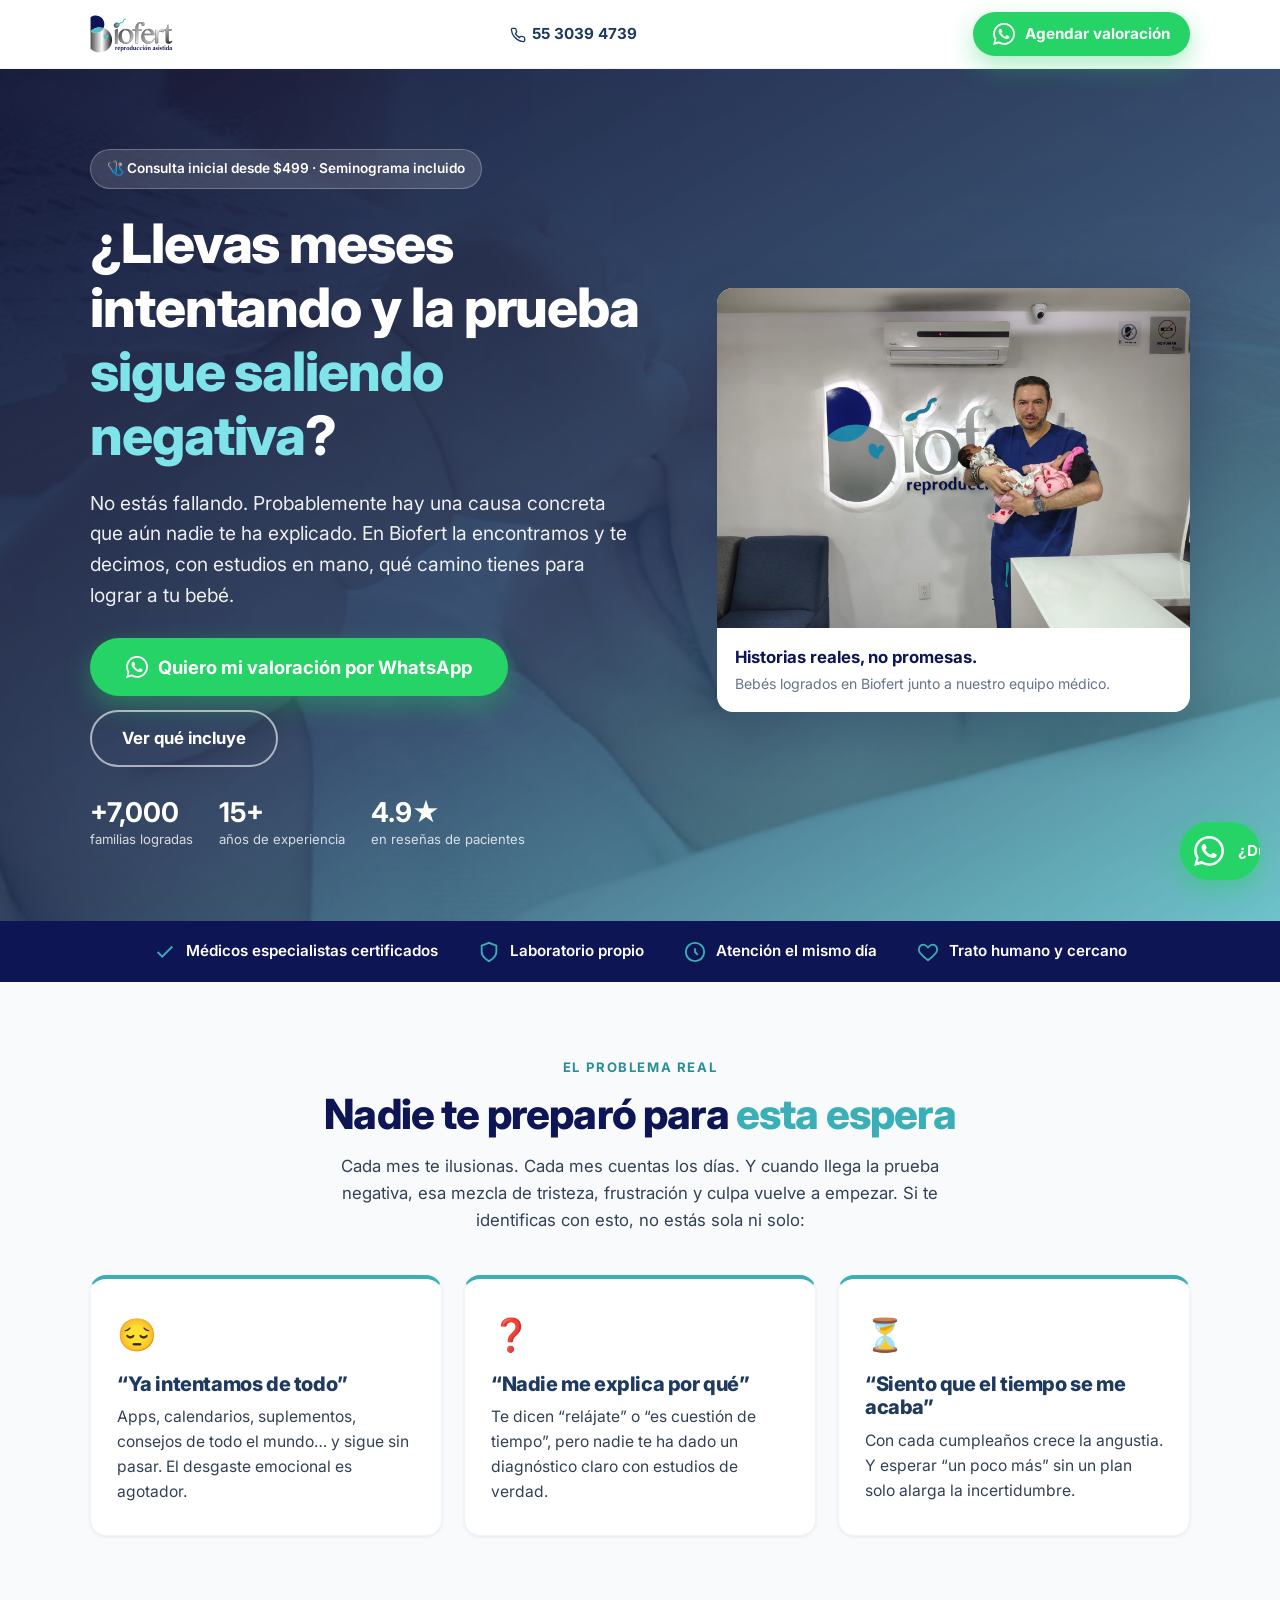
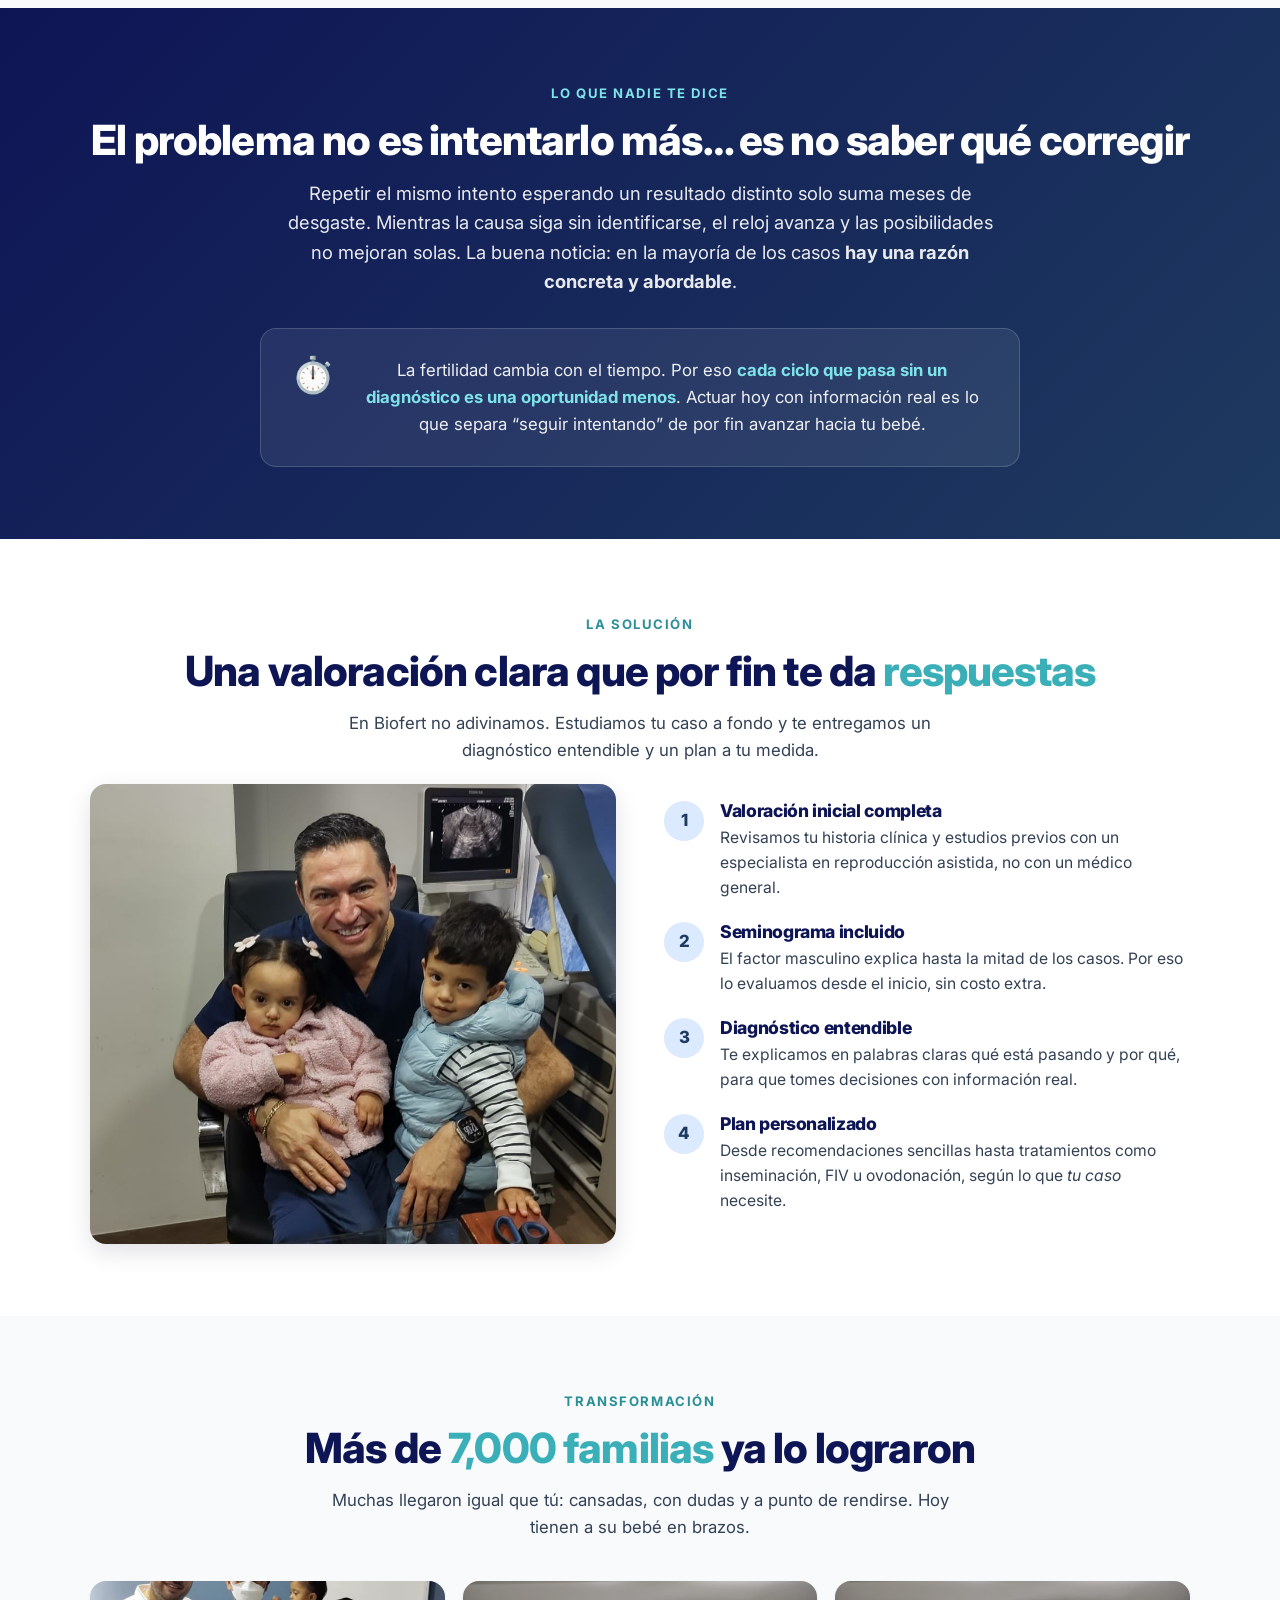
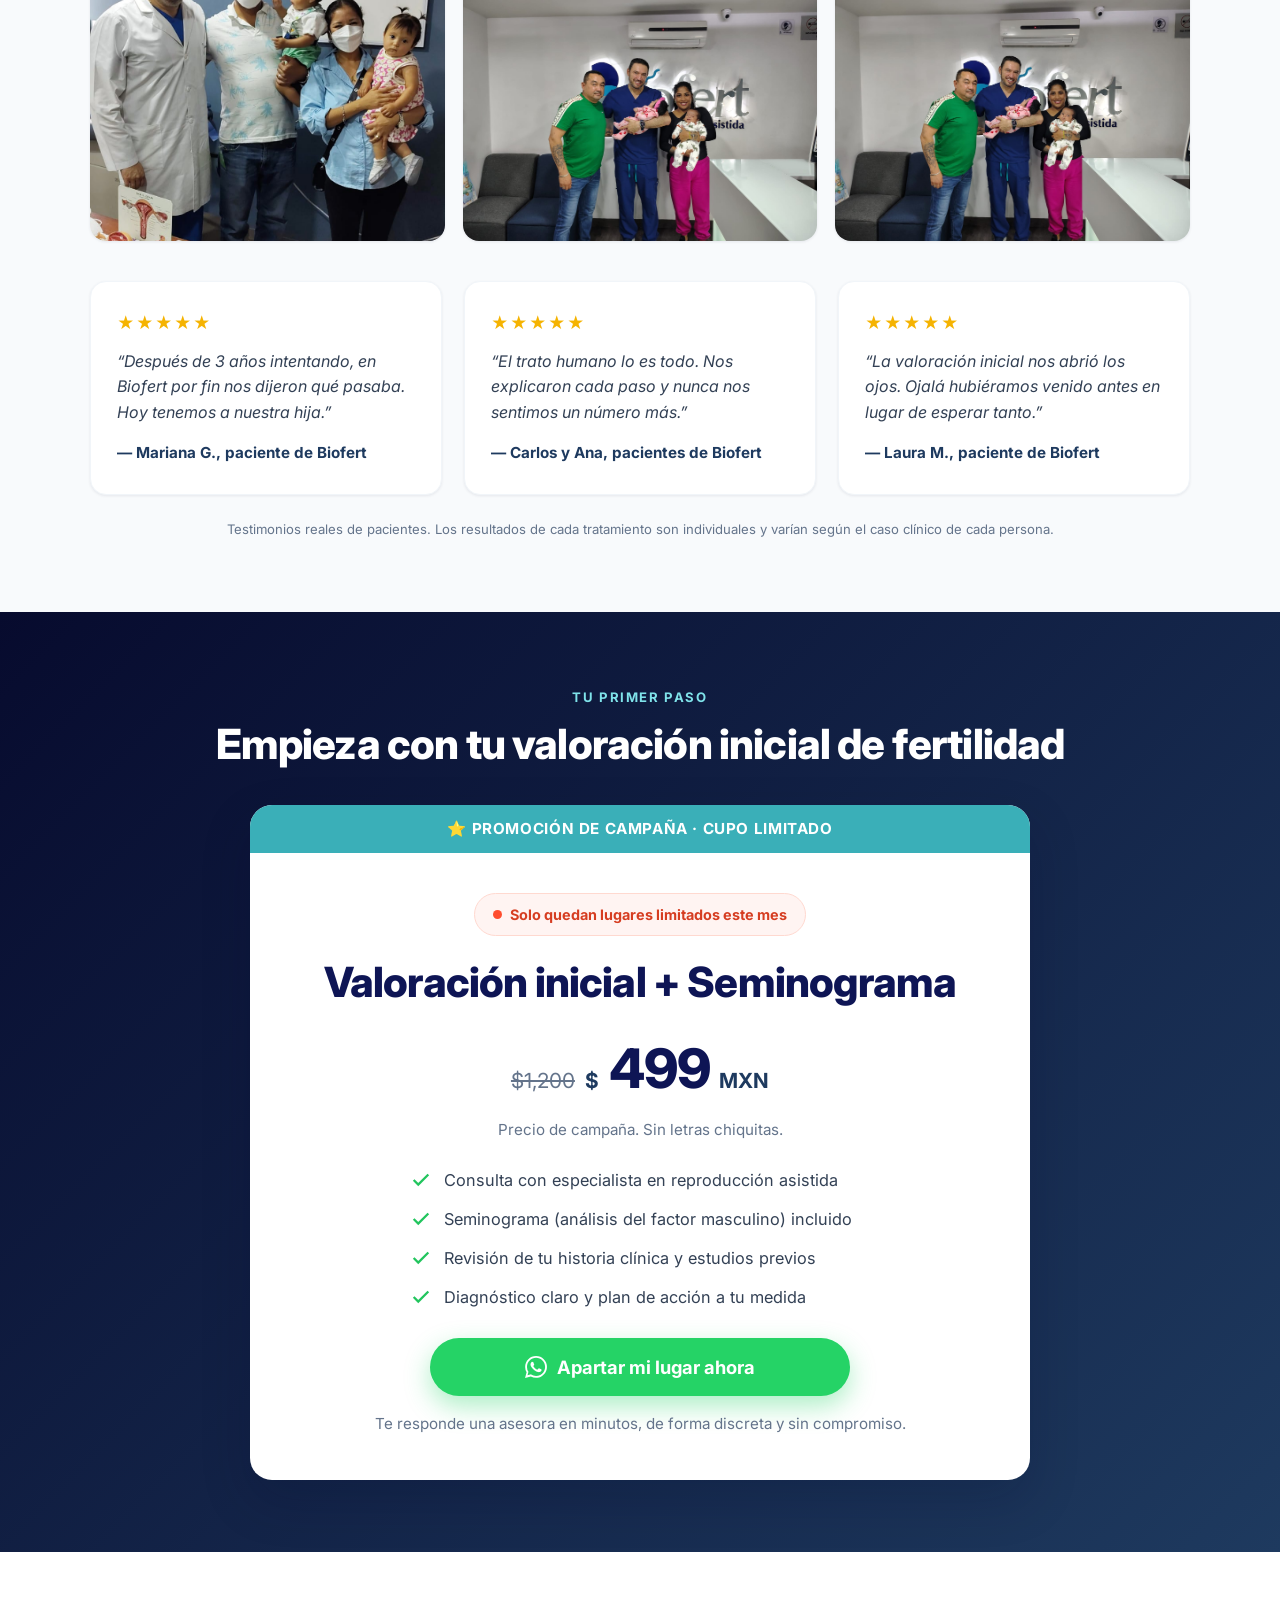
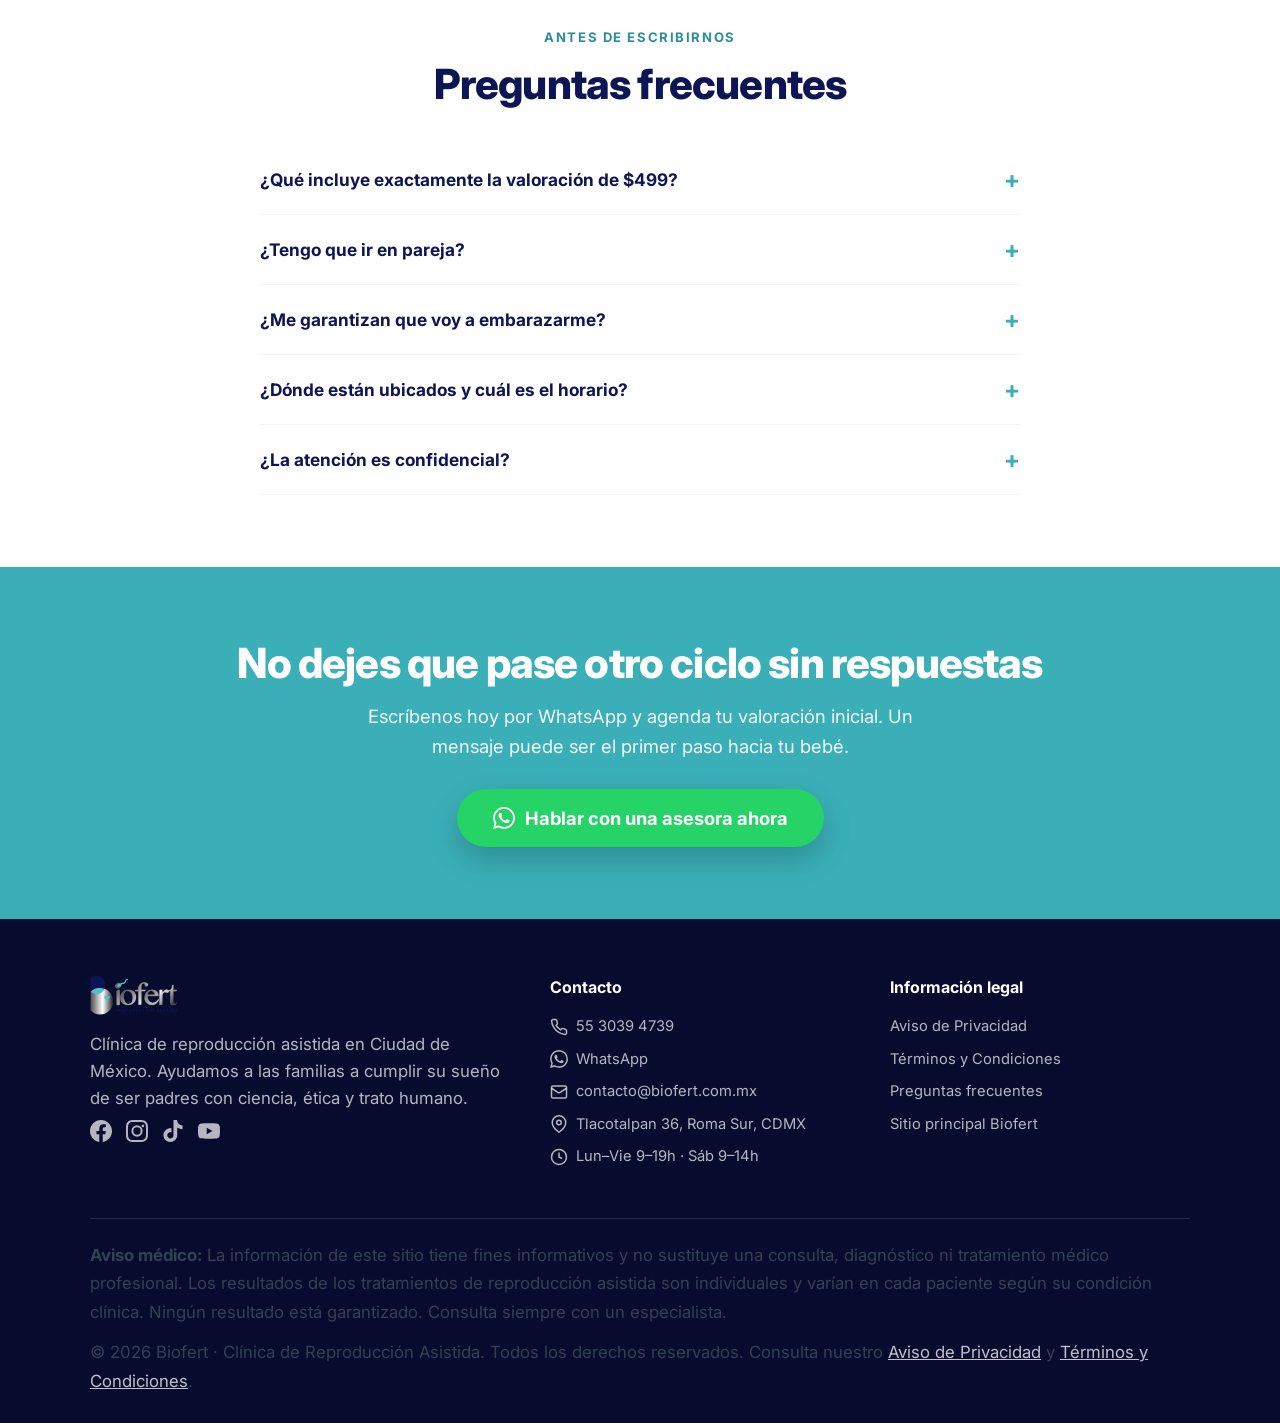
==== commit 017945b9: "refactor: reemplaza emojis por iconos SVG en header y footer - Header: teléfono con icono de llamada" ====
--- a/index.html
+++ b/index.html
@@ -58,7 +58,7 @@
     <a href="#inicio" class="logo" aria-label="Biofert inicio">
       <img src="images/biofert.svg" alt="Biofert · Reproducción Asistida">
     </a>
-    <a href="tel:+525530394739" class="phone">📞 55 3039 4739</a>
+    <a href="tel:+525530394739" class="phone" title="Llamar a Biofert"><svg style="width:16px; height:16px; display:inline; margin-right:6px; vertical-align:text-bottom" viewBox="0 0 24 24" fill="none" stroke="currentColor" stroke-width="2"><path d="M22 16.92v3a2 2 0 0 1-2.18 2 19.79 19.79 0 0 1-8.63-3.07 19.5 19.5 0 0 1-6-6 19.79 19.79 0 0 1-3.07-8.67A2 2 0 0 1 4.11 2h3a2 2 0 0 1 2 1.72 12.84 12.84 0 0 0 .7 2.81 2 2 0 0 1-.45 2.11L8.09 9.91a16 16 0 0 0 6 6l1.27-1.27a2 2 0 0 1 2.11-.45 12.84 12.84 0 0 0 2.81.7A2 2 0 0 1 22 16.92z"/></svg>55 3039 4739</a>
     <a class="btn btn-wa" data-wa href="#" rel="nofollow">
       <svg class="ico" viewBox="0 0 24 24" fill="currentColor" aria-hidden="true"><path d="M.057 24l1.687-6.163a11.867 11.867 0 01-1.587-5.945C.16 5.335 5.495 0 12.05 0a11.82 11.82 0 018.413 3.488 11.82 11.82 0 013.48 8.414c-.003 6.557-5.338 11.892-11.893 11.892a11.9 11.9 0 01-5.688-1.448L.057 24zm6.597-3.807c1.676.995 3.276 1.591 5.392 1.592 5.448 0 9.886-4.434 9.889-9.885.002-5.462-4.415-9.89-9.881-9.892-5.452 0-9.887 4.434-9.889 9.884a9.82 9.82 0 001.599 5.339l-.999 3.648 3.9-.988zm11.387-5.464c-.074-.124-.272-.198-.57-.347-.297-.149-1.758-.868-2.031-.967-.272-.099-.47-.149-.669.149-.198.297-.768.967-.941 1.165-.173.198-.347.223-.644.074-.297-.149-1.255-.462-2.39-1.475-.883-.788-1.48-1.761-1.653-2.059-.173-.297-.018-.458.13-.606.134-.133.297-.347.446-.521.151-.172.2-.296.3-.495.099-.198.05-.372-.025-.521-.075-.148-.669-1.611-.916-2.206-.242-.579-.487-.501-.669-.51l-.57-.01c-.198 0-.52.074-.792.372s-1.04 1.016-1.04 2.479 1.065 2.876 1.213 3.074c.149.198 2.095 3.2 5.076 4.487.709.306 1.263.489 1.694.626.712.226 1.36.194 1.872.118.571-.085 1.758-.719 2.006-1.413.248-.695.248-1.29.173-1.414z"/></svg>
       Agendar valoración
@@ -309,11 +309,11 @@
       </div>
       <div>
         <h4>Contacto</h4>
-        <a href="tel:+525530394739">📞 55 3039 4739</a>
-        <a data-wa href="#" rel="nofollow">💬 WhatsApp</a>
-        <a href="mailto:contacto@biofert.com.mx">✉️ contacto@biofert.com.mx</a>
-        <a href="https://maps.google.com/?q=Tlacotalpan+36+Roma+Sur+CDMX" target="_blank" rel="noopener">📍 Tlacotalpan 36, Roma Sur, CDMX</a>
-        <a href="#">🕘 Lun–Vie 9–19h · Sáb 9–14h</a>
+        <a href="tel:+525530394739" style="display:flex; gap:8px; align-items:center"><svg style="width:18px; height:18px; flex-shrink:0" viewBox="0 0 24 24" fill="none" stroke="currentColor" stroke-width="2"><path d="M22 16.92v3a2 2 0 0 1-2.18 2 19.79 19.79 0 0 1-8.63-3.07 19.5 19.5 0 0 1-6-6 19.79 19.79 0 0 1-3.07-8.67A2 2 0 0 1 4.11 2h3a2 2 0 0 1 2 1.72 12.84 12.84 0 0 0 .7 2.81 2 2 0 0 1-.45 2.11L8.09 9.91a16 16 0 0 0 6 6l1.27-1.27a2 2 0 0 1 2.11-.45 12.84 12.84 0 0 0 2.81.7A2 2 0 0 1 22 16.92z"/></svg>55 3039 4739</a>
+        <a data-wa href="#" rel="nofollow" style="display:flex; gap:8px; align-items:center"><svg style="width:18px; height:18px; flex-shrink:0" viewBox="0 0 24 24" fill="currentColor"><path d="M.057 24l1.687-6.163a11.867 11.867 0 01-1.587-5.945C.16 5.335 5.495 0 12.05 0a11.82 11.82 0 018.413 3.488 11.82 11.82 0 013.48 8.414c-.003 6.557-5.338 11.892-11.893 11.892a11.9 11.9 0 01-5.688-1.448L.057 24zm6.597-3.807c1.676.995 3.276 1.591 5.392 1.592 5.448 0 9.886-4.434 9.889-9.885.002-5.462-4.415-9.89-9.881-9.892-5.452 0-9.887 4.434-9.889 9.884a9.82 9.82 0 001.599 5.339l-.999 3.648 3.9-.988zm11.387-5.464c-.074-.124-.272-.198-.57-.347-.297-.149-1.758-.868-2.031-.967-.272-.099-.47-.149-.669.149-.198.297-.768.967-.941 1.165-.173.198-.347.223-.644.074-.297-.149-1.255-.462-2.39-1.475-.883-.788-1.48-1.761-1.653-2.059-.173-.297-.018-.458.13-.606.134-.133.297-.347.446-.521.151-.172.2-.296.3-.495.099-.198.05-.372-.025-.521-.075-.148-.669-1.611-.916-2.206-.242-.579-.487-.501-.669-.51l-.57-.01c-.198 0-.52.074-.792.372s-1.04 1.016-1.04 2.479 1.065 2.876 1.213 3.074c.149.198 2.095 3.2 5.076 4.487.709.306 1.263.489 1.694.626.712.226 1.36.194 1.872.118.571-.085 1.758-.719 2.006-1.413.248-.695.248-1.29.173-1.414z"/></svg>WhatsApp</a>
+        <a href="mailto:contacto@biofert.com.mx" style="display:flex; gap:8px; align-items:center"><svg style="width:18px; height:18px; flex-shrink:0" viewBox="0 0 24 24" fill="none" stroke="currentColor" stroke-width="2"><rect x="2" y="4" width="20" height="16" rx="2"/><path d="m22 7-8.97 5.7a1.94 1.94 0 0 1-2.06 0L2 7"/></svg>contacto@biofert.com.mx</a>
+        <a href="https://maps.google.com/?q=Tlacotalpan+36+Roma+Sur+CDMX" target="_blank" rel="noopener" style="display:flex; gap:8px; align-items:center"><svg style="width:18px; height:18px; flex-shrink:0" viewBox="0 0 24 24" fill="none" stroke="currentColor" stroke-width="2"><path d="M21 10c0 7-9 13-9 13s-9-6-9-13a9 9 0 0 1 18 0z"/><circle cx="12" cy="10" r="3"/></svg>Tlacotalpan 36, Roma Sur, CDMX</a>
+        <a href="#" style="display:flex; gap:8px; align-items:center; cursor:default; color:rgba(255,255,255,.7)"><svg style="width:18px; height:18px; flex-shrink:0" viewBox="0 0 24 24" fill="none" stroke="currentColor" stroke-width="2"><circle cx="12" cy="12" r="10"/><polyline points="12 6 12 12 16 14"/></svg>Lun–Vie 9–19h · Sáb 9–14h</a>
       </div>
       <div>
         <h4>Información legal</h4>
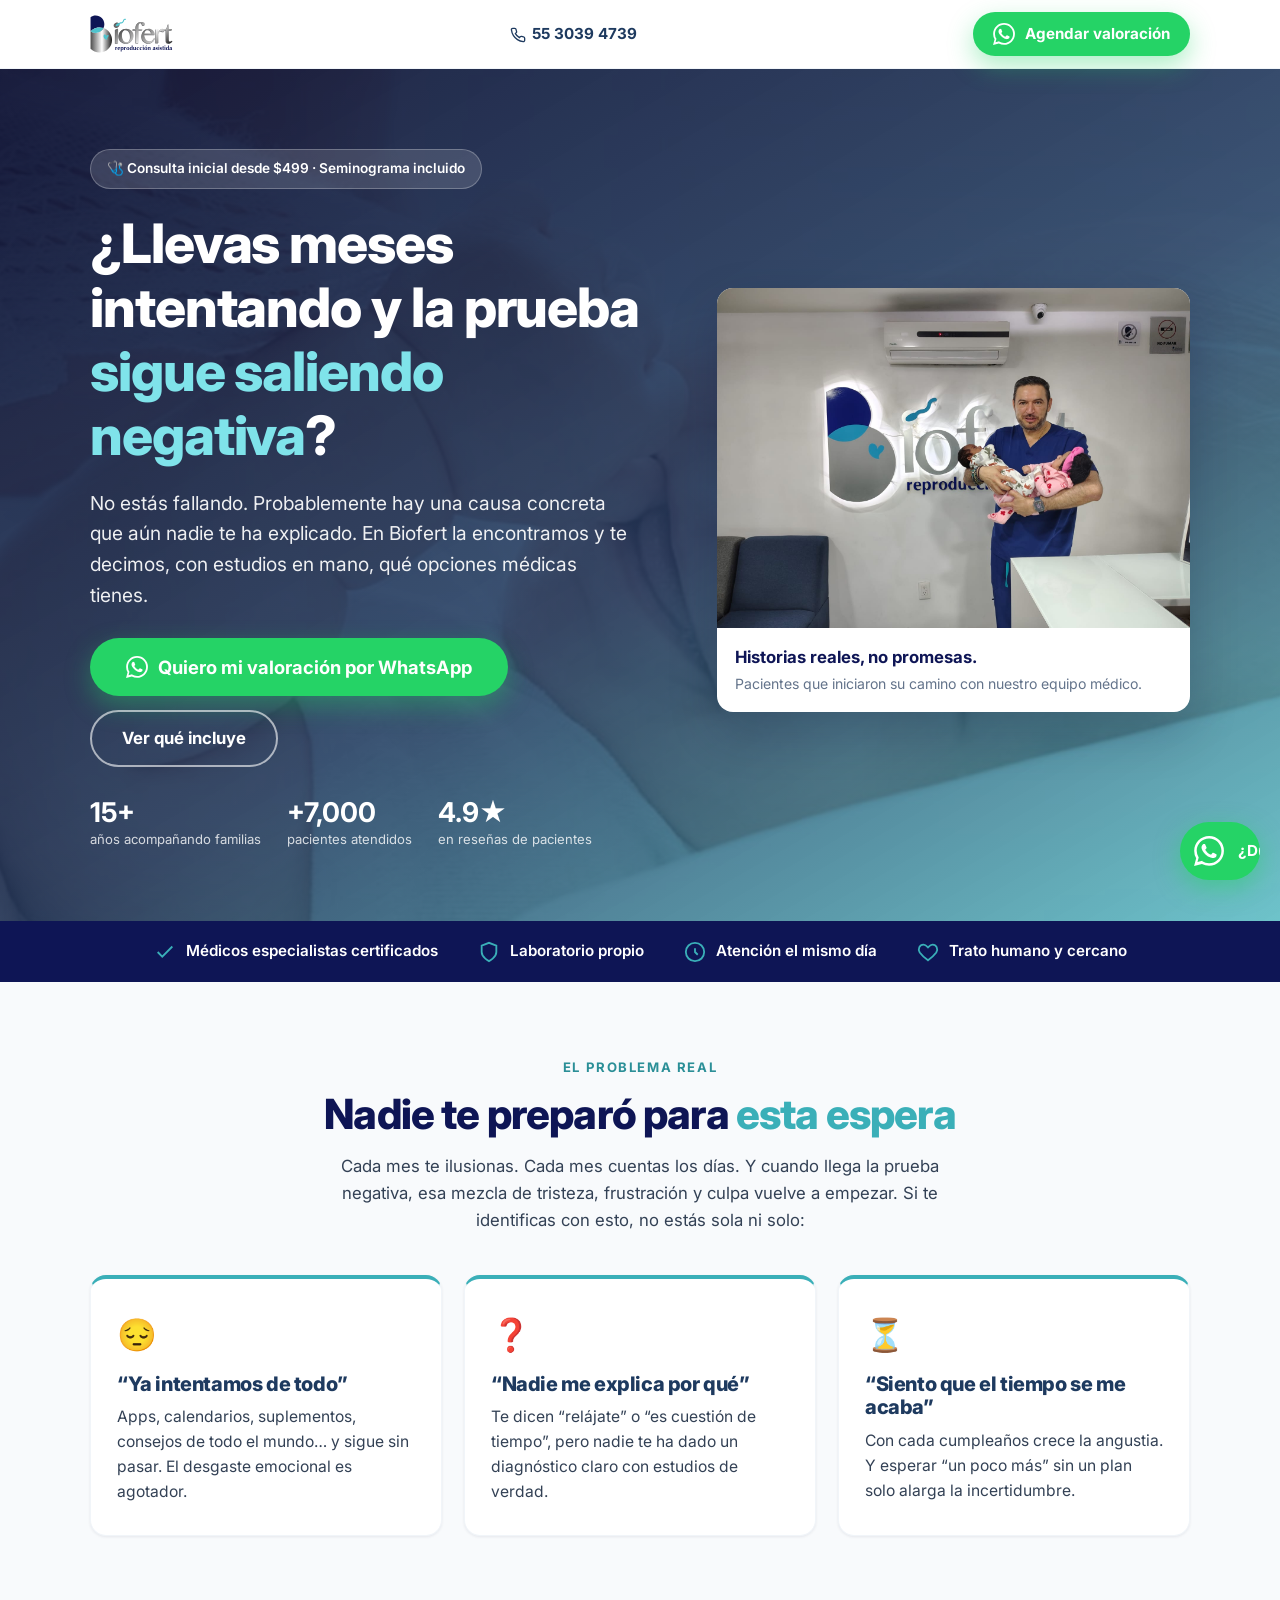
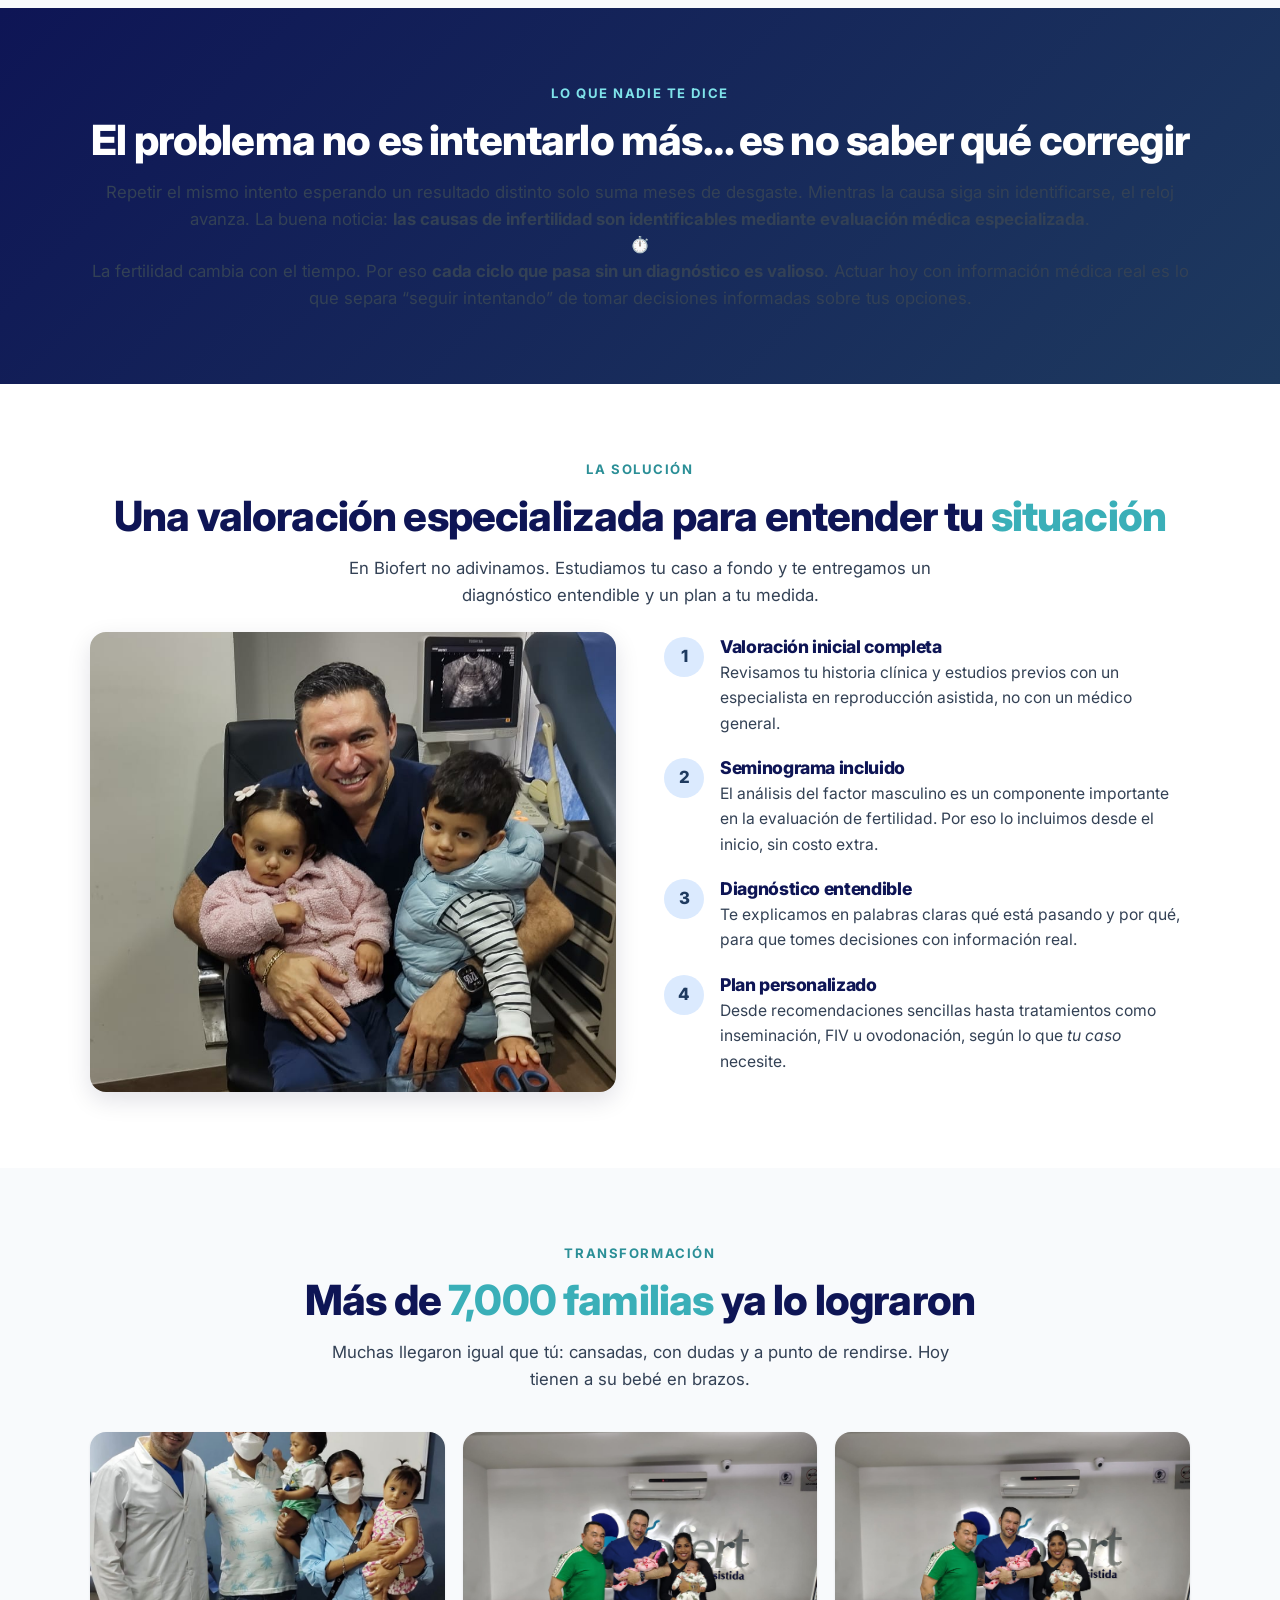
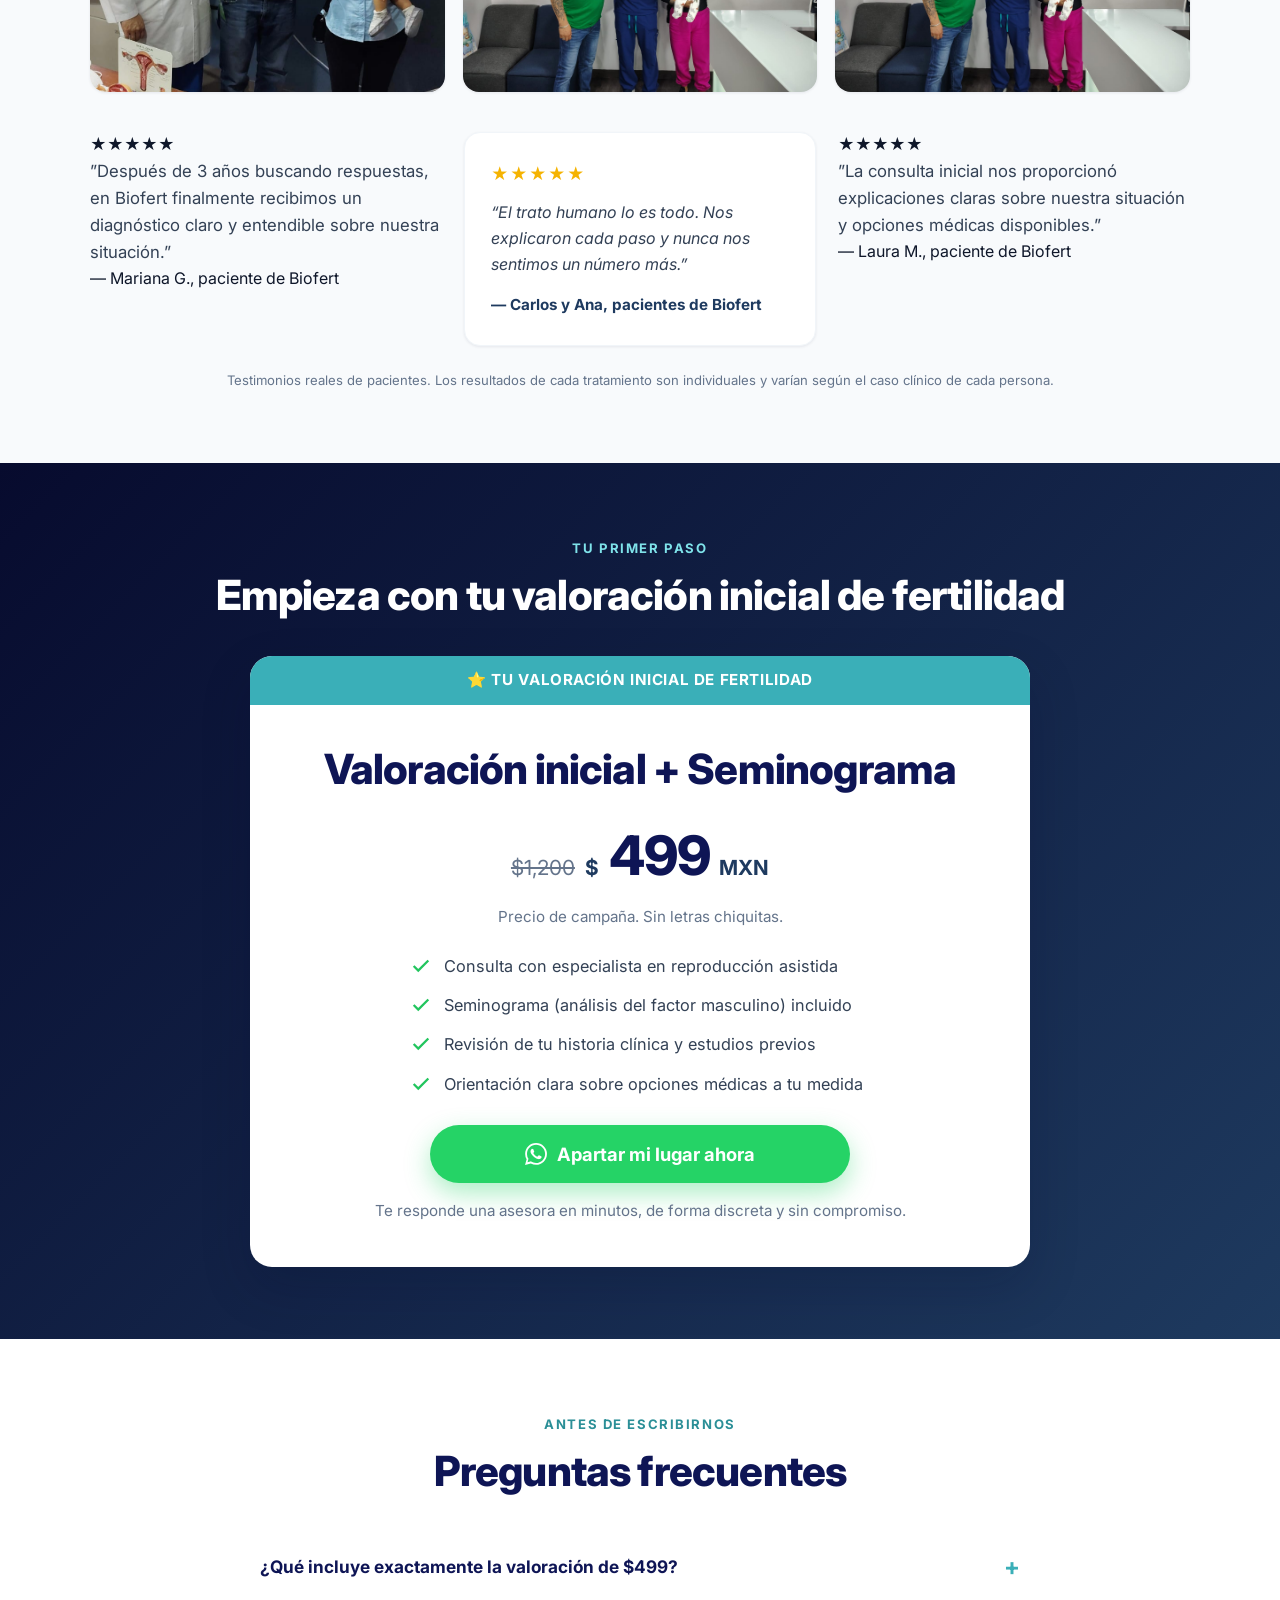
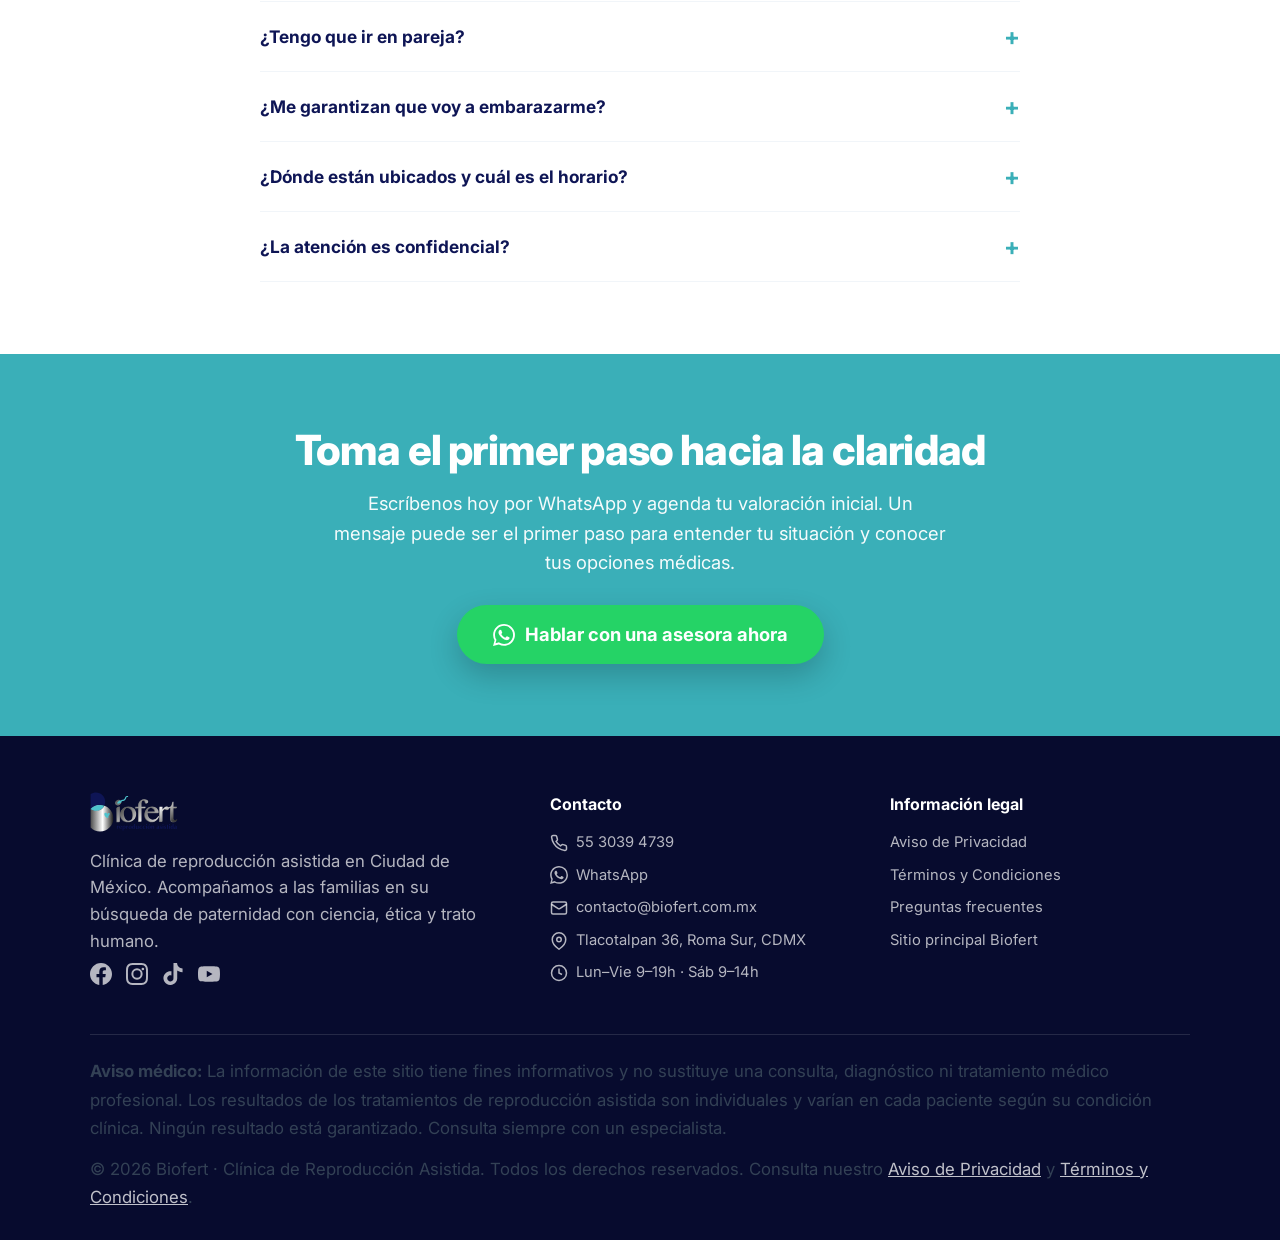
==== commit d5b00557: "refactor: optimiza landing para cumplir políticas Google Ads Healthcare CAMBIOS ANTI-BLOQUEO (11 vio" ====
--- a/index.html
+++ b/index.html
@@ -4,7 +4,7 @@
 <meta charset="UTF-8">
 <meta name="viewport" content="width=device-width, initial-scale=1.0">
 <title>Biofert · Valoración de Fertilidad desde $499 | Reproducción Asistida CDMX</title>
-<meta name="description" content="¿Meses o años intentando embarazarte sin resultado? En Biofert te ayudamos a encontrar la causa. Valoración inicial de fertilidad con seminograma incluido desde $499. Más de 7,000 familias logradas. Agenda por WhatsApp.">
+<meta name="description" content="¿Meses o años intentando sin resultado? En Biofert encontramos la causa de tu infertilidad. Valoración inicial con seminograma incluido desde $499. Más de 15 años de experiencia. Agenda por WhatsApp.">
 <meta name="robots" content="index, follow">
 <meta name="author" content="Biofert · Clínica de Reproducción Asistida">
 <link rel="canonical" href="https://landingbiofert.com.mx/">
@@ -12,7 +12,7 @@
 <!-- Open Graph -->
 <meta property="og:type" content="website">
 <meta property="og:title" content="Valoración de Fertilidad desde $499 — Biofert">
-<meta property="og:description" content="Descubre por qué no logras embarazarte. Valoración inicial con seminograma incluido. Más de 7,000 familias logradas.">
+<meta property="og:description" content="Descubre la causa de tu infertilidad. Valoración inicial con seminograma incluido desde $499. Especialistas certificados con 15+ años de experiencia.">
 <meta property="og:image" content="https://landingbiofert.com.mx/images/og-image.jpg">
 <meta property="og:url" content="https://landingbiofert.com.mx/">
 <meta property="og:locale" content="es_MX">
@@ -72,7 +72,7 @@
     <div>
       <span class="badge">🩺 Consulta inicial desde $499 · Seminograma incluido</span>
       <h1>¿Llevas meses intentando y la prueba <em>sigue saliendo negativa</em>?</h1>
-      <p class="lead">No estás fallando. Probablemente hay una causa concreta que aún nadie te ha explicado. En Biofert la encontramos y te decimos, con estudios en mano, qué camino tienes para lograr a tu bebé.</p>
+      <p class="lead">No estás fallando. Probablemente hay una causa concreta que aún nadie te ha explicado. En Biofert la encontramos y te decimos, con estudios en mano, qué opciones médicas tienes.</p>
       <div class="cta-row">
         <a class="btn btn-wa btn-lg" data-wa href="#" rel="nofollow">
           <svg class="ico" viewBox="0 0 24 24" fill="currentColor" aria-hidden="true"><path d="M.057 24l1.687-6.163a11.867 11.867 0 01-1.587-5.945C.16 5.335 5.495 0 12.05 0a11.82 11.82 0 018.413 3.488 11.82 11.82 0 013.48 8.414c-.003 6.557-5.338 11.892-11.893 11.892a11.9 11.9 0 01-5.688-1.448L.057 24zm6.597-3.807c1.676.995 3.276 1.591 5.392 1.592 5.448 0 9.886-4.434 9.889-9.885.002-5.462-4.415-9.89-9.881-9.892-5.452 0-9.887 4.434-9.889 9.884a9.82 9.82 0 001.599 5.339l-.999 3.648 3.9-.988zm11.387-5.464c-.074-.124-.272-.198-.57-.347-.297-.149-1.758-.868-2.031-.967-.272-.099-.47-.149-.669.149-.198.297-.768.967-.941 1.165-.173.198-.347.223-.644.074-.297-.149-1.255-.462-2.39-1.475-.883-.788-1.48-1.761-1.653-2.059-.173-.297-.018-.458.13-.606.134-.133.297-.347.446-.521.151-.172.2-.296.3-.495.099-.198.05-.372-.025-.521-.075-.148-.669-1.611-.916-2.206-.242-.579-.487-.501-.669-.51l-.57-.01c-.198 0-.52.074-.792.372s-1.04 1.016-1.04 2.479 1.065 2.876 1.213 3.074c.149.198 2.095 3.2 5.076 4.487.709.306 1.263.489 1.694.626.712.226 1.36.194 1.872.118.571-.085 1.758-.719 2.006-1.413.248-.695.248-1.29.173-1.414z"/></svg>
@@ -81,16 +81,16 @@
         <a class="btn btn-outline" href="#oferta">Ver qué incluye</a>
       </div>
       <div class="trust">
-        <div><b>+7,000</b><span>familias logradas</span></div>
-        <div><b>15+</b><span>años de experiencia</span></div>
+        <div><b>15+</b><span>años acompañando familias</span></div>
+        <div><b>+7,000</b><span>pacientes atendidos</span></div>
         <div><b>4.9★</b><span>en reseñas de pacientes</span></div>
       </div>
     </div>
     <div class="hero-card">
-      <img src="images/1.jpg" alt="Especialista de Biofert con dos recién nacidos logrados mediante reproducción asistida" loading="eager">
+      <img src="images/1.jpg" alt="Especialista de Biofert con pacientes atendidos en su clínica de reproducción asistida" loading="eager">
       <div class="caption">
         <strong>Historias reales, no promesas.</strong><br>
-        <span>Bebés logrados en Biofert junto a nuestro equipo médico.</span>
+        <span>Pacientes que iniciaron su camino con nuestro equipo médico.</span>
       </div>
     </div>
   </div>
@@ -139,10 +139,10 @@
   <div class="container center">
     <span class="eyebrow" style="color:#7fe3ea">Lo que nadie te dice</span>
     <h2>El problema no es intentarlo más… es no saber qué corregir</h2>
-    <p class="lead">Repetir el mismo intento esperando un resultado distinto solo suma meses de desgaste. Mientras la causa siga sin identificarse, el reloj avanza y las posibilidades no mejoran solas. La buena noticia: en la mayoría de los casos <strong>hay una razón concreta y abordable</strong>.</p>
-    <div class="clock">
-      <div class="icon">⏱️</div>
-      <p>La fertilidad cambia con el tiempo. Por eso <strong>cada ciclo que pasa sin un diagnóstico es una oportunidad menos</strong>. Actuar hoy con información real es lo que separa “seguir intentando” de por fin avanzar hacia tu bebé.</p>
+    <p class=”lead”>Repetir el mismo intento esperando un resultado distinto solo suma meses de desgaste. Mientras la causa siga sin identificarse, el reloj avanza. La buena noticia: <strong>las causas de infertilidad son identificables mediante evaluación médica especializada</strong>.</p>
+    <div class=”clock”>
+      <div class=”icon”>⏱️</div>
+      <p>La fertilidad cambia con el tiempo. Por eso <strong>cada ciclo que pasa sin un diagnóstico es valioso</strong>. Actuar hoy con información médica real es lo que separa “seguir intentando” de tomar decisiones informadas sobre tus opciones.</p>
     </div>
   </div>
 </section>
@@ -152,7 +152,7 @@
   <div class="container">
     <div class="center">
       <span class="eyebrow">La solución</span>
-      <h2>Una valoración clara que por fin te da <span class="highlight">respuestas</span></h2>
+      <h2>Una valoración especializada para entender tu <span class="highlight">situación</span></h2>
       <p>En Biofert no adivinamos. Estudiamos tu caso a fondo y te entregamos un diagnóstico entendible y un plan a tu medida.</p>
     </div>
     <div class="split">
@@ -165,7 +165,7 @@
           </li>
           <li>
             <span class="n">2</span>
-            <div><h3>Seminograma incluido</h3><p>El factor masculino explica hasta la mitad de los casos. Por eso lo evaluamos desde el inicio, sin costo extra.</p></div>
+            <div><h3>Seminograma incluido</h3><p>El análisis del factor masculino es un componente importante en la evaluación de fertilidad. Por eso lo incluimos desde el inicio, sin costo extra.</p></div>
           </li>
           <li>
             <span class="n">3</span>
@@ -195,20 +195,20 @@
       <figure><img src="images/12.jpg" alt="Recién nacido de paciente de Biofert" loading="lazy"></figure>
     </div>
     <div class="testimonials">
-      <div class="tcard">
-        <div class="stars">★★★★★</div>
-        <p>“Después de 3 años intentando, en Biofert por fin nos dijeron qué pasaba. Hoy tenemos a nuestra hija.”</p>
-        <div class="who">— Mariana G., paciente de Biofert</div>
+      <div class=”tcard”>
+        <div class=”stars”>★★★★★</div>
+        <p>”Después de 3 años buscando respuestas, en Biofert finalmente recibimos un diagnóstico claro y entendible sobre nuestra situación.”</p>
+        <div class=”who”>— Mariana G., paciente de Biofert</div>
       </div>
       <div class="tcard">
         <div class="stars">★★★★★</div>
         <p>“El trato humano lo es todo. Nos explicaron cada paso y nunca nos sentimos un número más.”</p>
         <div class="who">— Carlos y Ana, pacientes de Biofert</div>
       </div>
-      <div class="tcard">
-        <div class="stars">★★★★★</div>
-        <p>“La valoración inicial nos abrió los ojos. Ojalá hubiéramos venido antes en lugar de esperar tanto.”</p>
-        <div class="who">— Laura M., paciente de Biofert</div>
+      <div class=”tcard”>
+        <div class=”stars”>★★★★★</div>
+        <p>”La consulta inicial nos proporcionó explicaciones claras sobre nuestra situación y opciones médicas disponibles.”</p>
+        <div class=”who”>— Laura M., paciente de Biofert</div>
       </div>
     </div>
     <p class="disclaimer-note">Testimonios reales de pacientes. Los resultados de cada tratamiento son individuales y varían según el caso clínico de cada persona.</p>
@@ -223,9 +223,8 @@
       <h2 style="color:#fff">Empieza con tu valoración inicial de fertilidad</h2>
     </div>
     <div class="offer-box">
-      <div class="ribbon">⭐ PROMOCIÓN DE CAMPAÑA · CUPO LIMITADO</div>
+      <div class="ribbon">⭐ TU VALORACIÓN INICIAL DE FERTILIDAD</div>
       <div class="body">
-        <span class="scarcity"><span class="dot"></span> Solo quedan lugares limitados este mes</span>
         <h2>Valoración inicial + Seminograma</h2>
         <div class="price">
           <span class="old">$1,200</span>
@@ -237,7 +236,7 @@
           <li><svg viewBox="0 0 24 24" fill="none" stroke="currentColor" stroke-width="2.5"><path d="M20 6L9 17l-5-5"/></svg> Consulta con especialista en reproducción asistida</li>
           <li><svg viewBox="0 0 24 24" fill="none" stroke="currentColor" stroke-width="2.5"><path d="M20 6L9 17l-5-5"/></svg> Seminograma (análisis del factor masculino) incluido</li>
           <li><svg viewBox="0 0 24 24" fill="none" stroke="currentColor" stroke-width="2.5"><path d="M20 6L9 17l-5-5"/></svg> Revisión de tu historia clínica y estudios previos</li>
-          <li><svg viewBox="0 0 24 24" fill="none" stroke="currentColor" stroke-width="2.5"><path d="M20 6L9 17l-5-5"/></svg> Diagnóstico claro y plan de acción a tu medida</li>
+          <li><svg viewBox="0 0 24 24" fill="none" stroke="currentColor" stroke-width="2.5"><path d="M20 6L9 17l-5-5"/></svg> Orientación clara sobre opciones médicas a tu medida</li>
         </ul>
         <a class="btn btn-wa btn-lg" data-wa data-context="oferta" href="#" rel="nofollow" style="width:100%; max-width:420px">
           <svg class="ico" viewBox="0 0 24 24" fill="currentColor" aria-hidden="true"><path d="M.057 24l1.687-6.163a11.867 11.867 0 01-1.587-5.945C.16 5.335 5.495 0 12.05 0a11.82 11.82 0 018.413 3.488 11.82 11.82 0 013.48 8.414c-.003 6.557-5.338 11.892-11.893 11.892a11.9 11.9 0 01-5.688-1.448L.057 24zm6.597-3.807c1.676.995 3.276 1.591 5.392 1.592 5.448 0 9.886-4.434 9.889-9.885.002-5.462-4.415-9.89-9.881-9.892-5.452 0-9.887 4.434-9.889 9.884a9.82 9.82 0 001.599 5.339l-.999 3.648 3.9-.988zm11.387-5.464c-.074-.124-.272-.198-.57-.347-.297-.149-1.758-.868-2.031-.967-.272-.099-.47-.149-.669.149-.198.297-.768.967-.941 1.165-.173.198-.347.223-.644.074-.297-.149-1.255-.462-2.39-1.475-.883-.788-1.48-1.761-1.653-2.059-.173-.297-.018-.458.13-.606.134-.133.297-.347.446-.521.151-.172.2-.296.3-.495.099-.198.05-.372-.025-.521-.075-.148-.669-1.611-.916-2.206-.242-.579-.487-.501-.669-.51l-.57-.01c-.198 0-.52.074-.792.372s-1.04 1.016-1.04 2.479 1.065 2.876 1.213 3.074c.149.198 2.095 3.2 5.076 4.487.709.306 1.263.489 1.694.626.712.226 1.36.194 1.872.118.571-.085 1.758-.719 2.006-1.413.248-.695.248-1.29.173-1.414z"/></svg>
@@ -284,8 +283,8 @@
 <!-- ====================== R — RESPUESTA / CTA FINAL ====================== -->
 <section class="section final-cta" id="contacto">
   <div class="container">
-    <h2>No dejes que pase otro ciclo sin respuestas</h2>
-    <p>Escríbenos hoy por WhatsApp y agenda tu valoración inicial. Un mensaje puede ser el primer paso hacia tu bebé.</p>
+    <h2>Toma el primer paso hacia la claridad</h2>
+    <p>Escríbenos hoy por WhatsApp y agenda tu valoración inicial. Un mensaje puede ser el primer paso para entender tu situación y conocer tus opciones médicas.</p>
     <a class="btn btn-wa btn-lg" data-wa data-context="cta-final" href="#" rel="nofollow">
       <svg class="ico" viewBox="0 0 24 24" fill="currentColor" aria-hidden="true"><path d="M.057 24l1.687-6.163a11.867 11.867 0 01-1.587-5.945C.16 5.335 5.495 0 12.05 0a11.82 11.82 0 018.413 3.488 11.82 11.82 0 013.48 8.414c-.003 6.557-5.338 11.892-11.893 11.892a11.9 11.9 0 01-5.688-1.448L.057 24zm6.597-3.807c1.676.995 3.276 1.591 5.392 1.592 5.448 0 9.886-4.434 9.889-9.885.002-5.462-4.415-9.89-9.881-9.892-5.452 0-9.887 4.434-9.889 9.884a9.82 9.82 0 001.599 5.339l-.999 3.648 3.9-.988zm11.387-5.464c-.074-.124-.272-.198-.57-.347-.297-.149-1.758-.868-2.031-.967-.272-.099-.47-.149-.669.149-.198.297-.768.967-.941 1.165-.173.198-.347.223-.644.074-.297-.149-1.255-.462-2.39-1.475-.883-.788-1.48-1.761-1.653-2.059-.173-.297-.018-.458.13-.606.134-.133.297-.347.446-.521.151-.172.2-.296.3-.495.099-.198.05-.372-.025-.521-.075-.148-.669-1.611-.916-2.206-.242-.579-.487-.501-.669-.51l-.57-.01c-.198 0-.52.074-.792.372s-1.04 1.016-1.04 2.479 1.065 2.876 1.213 3.074c.149.198 2.095 3.2 5.076 4.487.709.306 1.263.489 1.694.626.712.226 1.36.194 1.872.118.571-.085 1.758-.719 2.006-1.413.248-.695.248-1.29.173-1.414z"/></svg>
       Hablar con una asesora ahora
@@ -299,7 +298,7 @@
     <div class="cols">
       <div>
         <img class="flogo" src="images/biofert.svg" alt="Biofert">
-        <p style="color:rgba(255,255,255,.7)">Clínica de reproducción asistida en Ciudad de México. Ayudamos a las familias a cumplir su sueño de ser padres con ciencia, ética y trato humano.</p>
+        <p style="color:rgba(255,255,255,.7)">Clínica de reproducción asistida en Ciudad de México. Acompañamos a las familias en su búsqueda de paternidad con ciencia, ética y trato humano.</p>
         <div class="social">
           <a href="https://www.facebook.com/" target="_blank" rel="noopener" aria-label="Facebook"><svg viewBox="0 0 24 24" fill="currentColor"><path d="M24 12.07C24 5.4 18.63 0 12 0S0 5.4 0 12.07C0 18.1 4.39 23.1 10.13 24v-8.44H7.08v-3.49h3.05V9.41c0-3.02 1.79-4.69 4.53-4.69 1.31 0 2.68.24 2.68.24v2.97h-1.51c-1.49 0-1.96.93-1.96 1.89v2.25h3.33l-.53 3.49h-2.8V24C19.61 23.1 24 18.1 24 12.07z"/></svg></a>
           <a href="https://www.instagram.com/" target="_blank" rel="noopener" aria-label="Instagram"><svg viewBox="0 0 24 24" fill="currentColor"><path d="M12 2.16c3.2 0 3.58.01 4.85.07 3.25.15 4.77 1.69 4.92 4.92.06 1.27.07 1.65.07 4.85s-.01 3.58-.07 4.85c-.15 3.23-1.66 4.77-4.92 4.92-1.27.06-1.65.07-4.85.07s-3.58-.01-4.85-.07c-3.26-.15-4.77-1.7-4.92-4.92-.06-1.27-.07-1.65-.07-4.85s.01-3.58.07-4.85C2.38 3.92 3.9 2.38 7.15 2.23 8.42 2.17 8.8 2.16 12 2.16zm0-2.16C8.74 0 8.33.01 7.05.07 2.7.27.27 2.69.07 7.05.01 8.33 0 8.74 0 12s.01 3.67.07 4.95c.2 4.36 2.62 6.78 6.98 6.98C8.33 23.99 8.74 24 12 24s3.67-.01 4.95-.07c4.35-.2 6.78-2.62 6.98-6.98.06-1.28.07-1.69.07-4.95s-.01-3.67-.07-4.95c-.2-4.35-2.62-6.78-6.98-6.98C15.67.01 15.26 0 12 0zm0 5.84a6.16 6.16 0 100 12.32 6.16 6.16 0 000-12.32zM12 16a4 4 0 110-8 4 4 0 010 8zm6.41-10.85a1.44 1.44 0 100 2.88 1.44 1.44 0 000-2.88z"/></svg></a>
